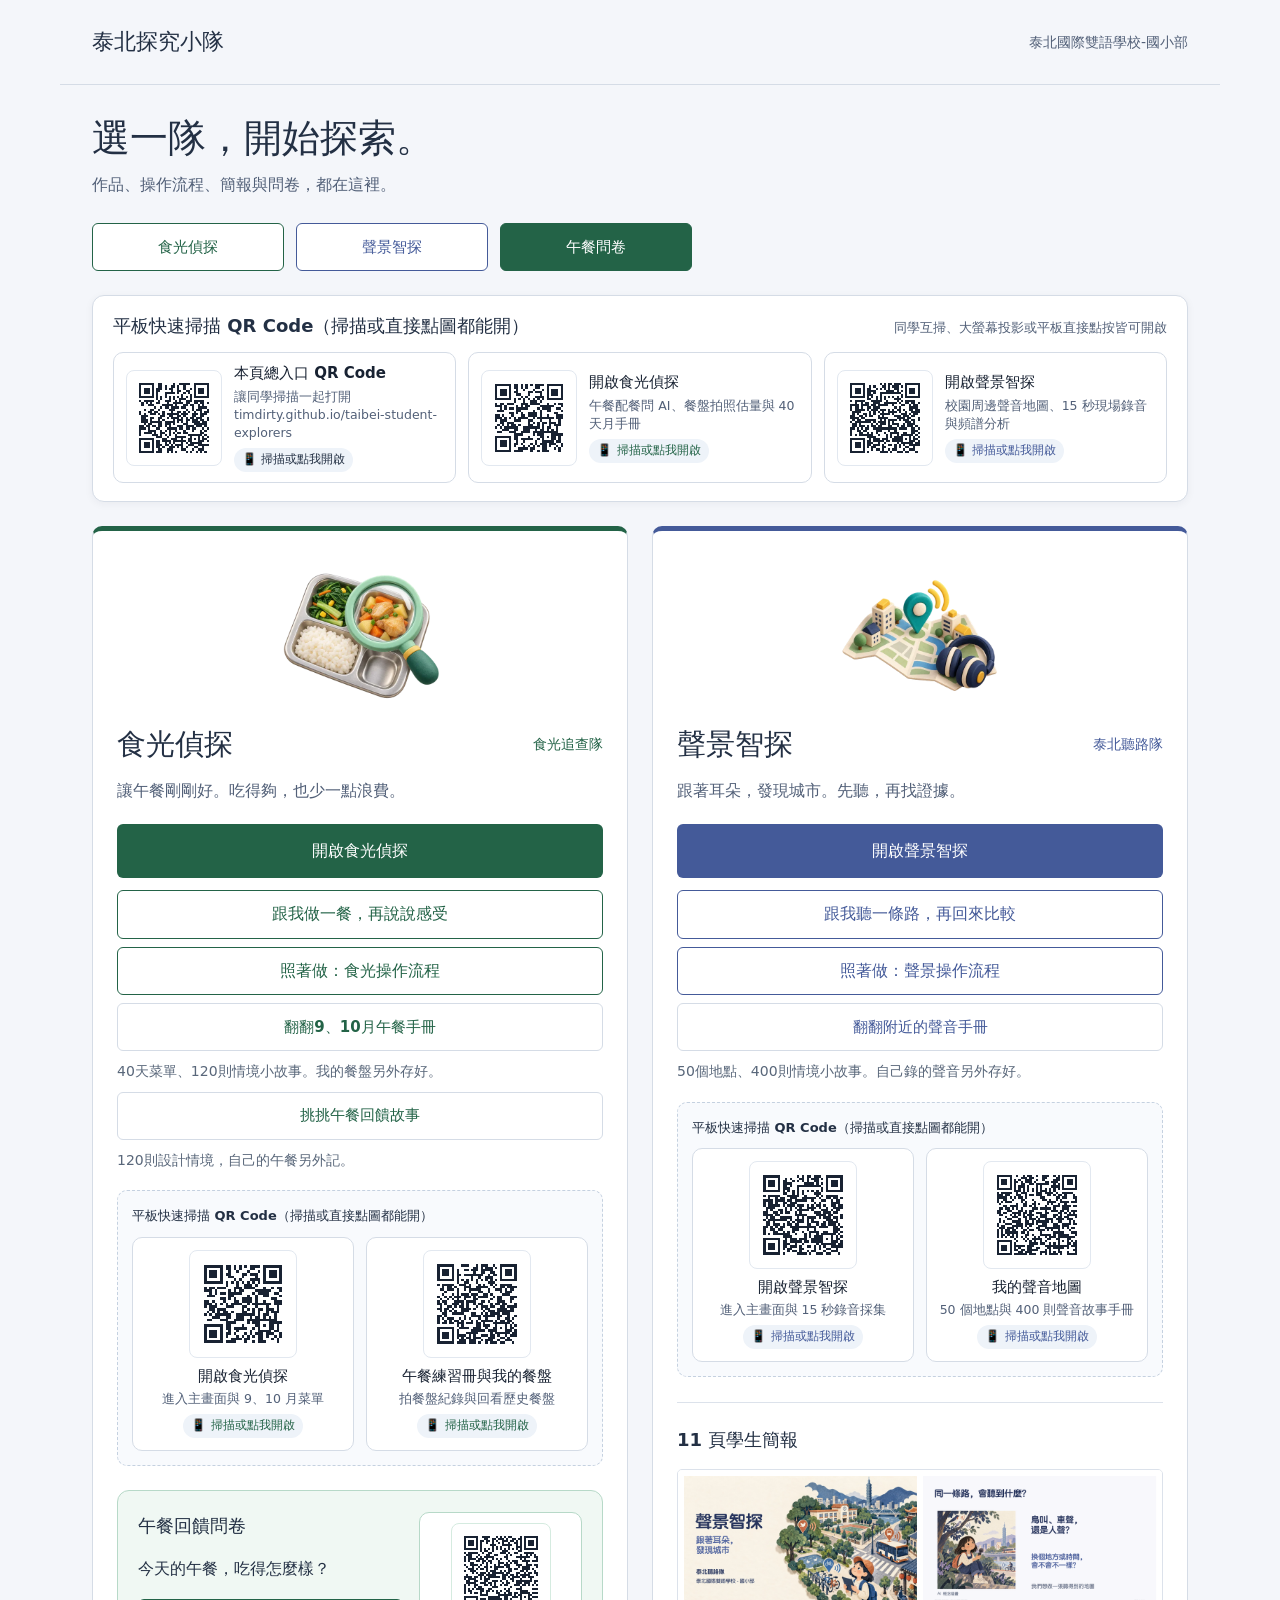
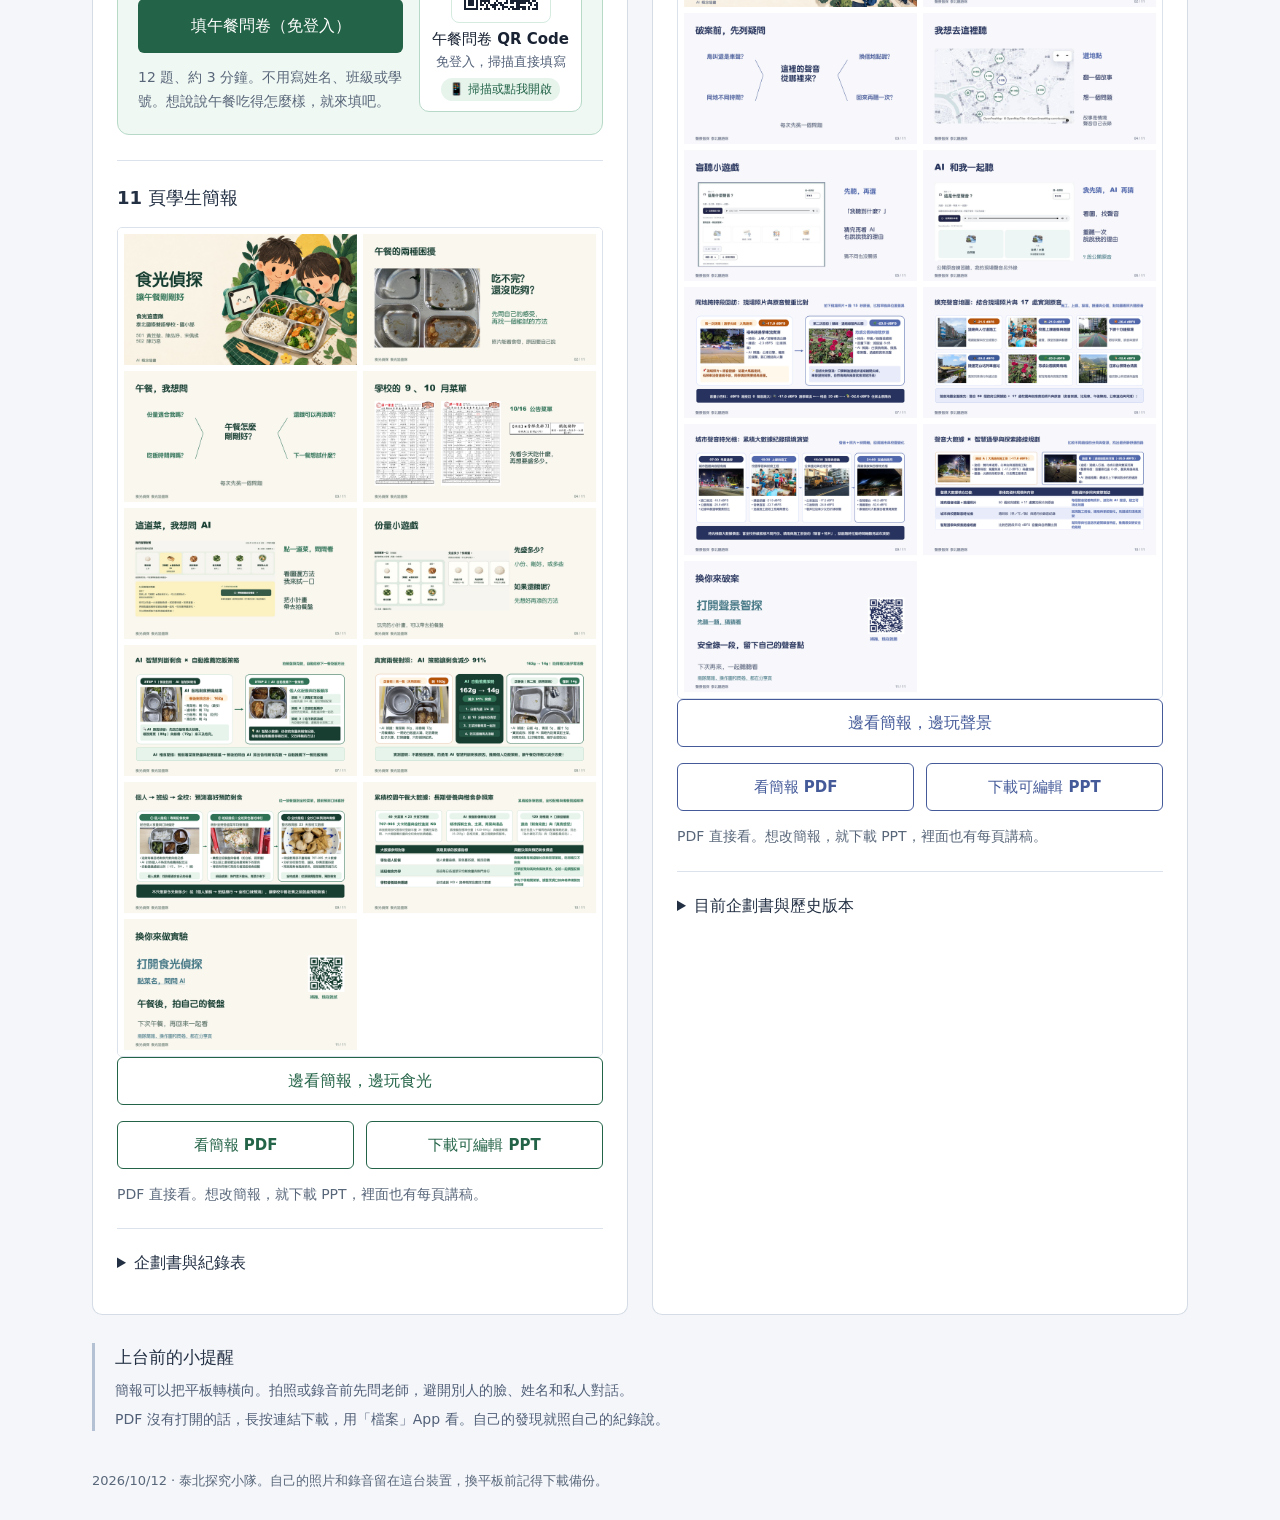
==== index.html @ 3b46688a "Sync student portal from taibei-student-projects@d00711b" ====
<!doctype html>
<html lang="zh-Hant">
<head>
  <meta charset="utf-8"><meta name="viewport" content="width=device-width,initial-scale=1">
  <meta name="robots" content="noindex,nofollow">
  <title>泰北探究小隊｜學生作品與簡報</title>
  <meta name="description" content="食光偵探與聲景智探：玩作品、翻月手冊、照著操作圖做，還有11頁學生簡報、企劃書和午餐問卷。">
  <link rel="icon" href="data:image/svg+xml,%3Csvg xmlns='http://www.w3.org/2000/svg' viewBox='0 0 32 32'%3E%3Crect width='32' height='32' rx='8' fill='%2327345D'/%3E%3Cpath d='M7 8h8v17H7zM17 8h8v17h-8z' fill='white'/%3E%3C/svg%3E">
  <link rel="stylesheet" href="style.css">
  <link rel="stylesheet" href="survey-entry.css">
  <link rel="stylesheet" href="student-nav.css">
  <link rel="stylesheet" href="student-guide.css">
  <link rel="stylesheet" href="portal-art.css">
</head>
<body>
<a class="skip" href="#projects">跳到兩隊作品</a>
<header><a class="brand" href="./">泰北探究小隊</a><span>泰北國際雙語學校-國小部</span></header>
<main id="projects" tabindex="-1">
  <div class="intro"><h1>選一隊，開始探索。</h1><p>作品、操作流程、簡報與問卷，都在這裡。</p></div>
  <nav class="team-jump" aria-label="選擇作品或問卷">
    <a class="jump-food" href="#food-project">食光偵探</a>
    <a class="jump-sound" href="#sound-project">聲景智探</a>
    <a class="jump-survey" href="https://taibei-student-explorers.ctctim14.chatgpt.site/foodlens-survey" target="_blank" rel="noopener noreferrer">午餐問卷</a>
  </nav>
  <section class="qr-hub" aria-label="平板快速掃描 QR Code">
    <div class="qr-hub-head">
      <h2>平板快速掃描 QR Code（掃描或直接點圖都能開）</h2>
      <span>同學互掃、大螢幕投影或平板直接點按皆可開啟</span>
    </div>
    <div class="qr-grid qr-grid-3">
      <a class="qr-card" href="https://timdirty.github.io/taibei-student-explorers/" target="_blank" rel="noopener noreferrer">
        <img class="qr-code-img" src="img/qr-portal.svg" width="96" height="96" alt="泰北探究小隊總入口 QR Code">
        <div class="qr-card-meta">
          <strong>本頁總入口 QR Code</strong>
          <span>讓同學掃描一起打開 timdirty.github.io/taibei-student-explorers</span>
          <span class="qr-card-badge">📱 掃描或點我開啟</span>
        </div>
      </a>
      <a class="qr-card qr-food" href="https://foodlens-school.vercel.app/" target="_blank" rel="noopener noreferrer">
        <img class="qr-code-img" src="img/qr-foodlens.svg" width="96" height="96" alt="開啟食光偵探 QR Code">
        <div class="qr-card-meta">
          <strong>開啟食光偵探</strong>
          <span>午餐配餐問 AI、餐盤拍照估量與 40 天月手冊</span>
          <span class="qr-card-badge">📱 掃描或點我開啟</span>
        </div>
      </a>
      <a class="qr-card qr-sound" href="https://soundscape-ai-city-sound-detective.vercel.app/" target="_blank" rel="noopener noreferrer">
        <img class="qr-code-img" src="img/qr-soundscape.svg" width="96" height="96" alt="開啟聲景智探 QR Code">
        <div class="qr-card-meta">
          <strong>開啟聲景智探</strong>
          <span>校園周邊聲音地圖、15 秒現場錄音與頻譜分析</span>
          <span class="qr-card-badge">📱 掃描或點我開啟</span>
        </div>
      </a>
    </div>
  </section>
  <div class="projects">
    <article id="food-project" class="project food" aria-labelledby="food-title" tabindex="-1">
      <img class="project-hero" src="img/food-hero.webp" width="168" height="168" alt="">
      <div class="project-heading"><h2 id="food-title">食光偵探</h2><span>食光追查隊</span></div>
      <p class="question">讓午餐剛剛好。吃得夠，也少一點浪費。</p>
      <a class="primary" href="https://foodlens-school.vercel.app/" target="_blank" rel="noopener noreferrer">開啟食光偵探</a>
      <div class="guide-entry">
        <a class="guide-entry-link" href="food.html">跟我做一餐，再說說感受</a>
        <a class="guide-entry-link" href="student-guide.html#food">照著做：食光操作流程</a>
        <a class="demo-entry-link" href="https://foodlens-school.vercel.app/#month-lunch-notebook" target="_blank" rel="noopener noreferrer">翻翻9、10月午餐手冊</a>
        <p class="hint">40天菜單、120則情境小故事。我的餐盤另外存好。</p>
        <a class="demo-entry-link" href="feedback-stories.html">挑挑午餐回饋故事</a>
        <p class="hint">120則設計情境，自己的午餐另外記。</p>
      </div>
      <div class="project-qr-box" aria-label="食光偵探平板快速掃描 QR Code">
        <p class="qr-box-title">平板快速掃描 QR Code（掃描或直接點圖都能開）</p>
        <div class="qr-grid qr-grid-2">
          <a class="qr-card qr-food" href="https://foodlens-school.vercel.app/" target="_blank" rel="noopener noreferrer">
            <img class="qr-code-img" src="img/qr-foodlens.svg" width="108" height="108" alt="開啟食光偵探 QR Code">
            <div class="qr-card-meta">
              <strong>開啟食光偵探</strong>
              <span>進入主畫面與 9、10 月菜單</span>
              <span class="qr-card-badge">📱 掃描或點我開啟</span>
            </div>
          </a>
          <a class="qr-card qr-food" href="https://foodlens-school.vercel.app/scan?view=history" target="_blank" rel="noopener noreferrer">
            <img class="qr-code-img" src="img/qr-food-history.svg" width="108" height="108" alt="午餐練習冊與我的餐盤 QR Code">
            <div class="qr-card-meta">
              <strong>午餐練習冊與我的餐盤</strong>
              <span>拍餐盤紀錄與回看歷史餐盤</span>
              <span class="qr-card-badge">📱 掃描或點我開啟</span>
            </div>
          </a>
        </div>
      </div>
      <section class="survey-entry" aria-labelledby="survey-title">
        <div class="survey-entry-body">
          <h3 id="survey-title">午餐回饋問卷</h3>
          <p>今天的午餐，吃得怎麼樣？</p>
          <a class="primary" href="https://taibei-student-explorers.ctctim14.chatgpt.site/foodlens-survey" target="_blank" rel="noopener noreferrer">填午餐問卷（免登入）</a>
          <p class="hint">12 題、約 3 分鐘。不用寫姓名、班級或學號。想說說午餐吃得怎麼樣，就來填吧。</p>
        </div>
        <a class="qr-card qr-card-survey" href="https://taibei-student-explorers.ctctim14.chatgpt.site/foodlens-survey#qr" target="_blank" rel="noopener noreferrer">
          <img class="qr-code-img" src="img/qr-survey.svg" width="100" height="100" alt="午餐回饋問卷 QR Code">
          <div class="qr-card-meta">
            <strong>午餐問卷 QR Code</strong>
            <span>免登入，掃描直接填寫</span>
            <span class="qr-card-badge">📱 掃描或點我開啟</span>
          </div>
        </a>
      </section>
      <section class="slides" aria-labelledby="food-slides-title">
        <h3 id="food-slides-title">11 頁學生簡報</h3>
        <a class="preview" href="slides.html?team=food&page=1"><img class="deck-overview" src="food-slides.png" width="1328" height="2272" alt="食光偵探11頁學生簡報總覽，點開逐頁看"></a>
        <a class="guide-entry-link" href="slides.html?team=food&page=1">邊看簡報，邊玩食光</a>
        <div class="actions"><a href="slides/食光偵探_11頁學生簡報.pdf" target="_blank" rel="noopener">看簡報 PDF</a><a href="slides/食光偵探_11頁學生簡報.pptx" download="食光偵探_11頁學生簡報.pptx">下載可編輯 PPT</a></div>
        <p class="hint">PDF 直接看。想改簡報，就下載 PPT，裡面也有每頁講稿。</p>
      </section>
      <details><summary>企劃書與紀錄表</summary><div class="resources">
        <a href="docs/foodlens-0911.pdf" target="_blank" rel="noopener">09/11 送件企劃書</a>
        <a href="docs/foodlens-meal-record.docx" download="食光偵探_單餐量測紀錄表.docx">下載單餐紀錄表</a>
        <a href="https://taibei-student-explorers.ctctim14.chatgpt.site/survey-admin" target="_blank" rel="noopener">看收到的午餐回饋</a>
        <p class="hint">這是9/11的發想提案。想知道真的改變多少，要看照片、秤重和問卷紀錄。</p>
      </div></details>
    </article>
    <article id="sound-project" class="project sound" aria-labelledby="sound-title" tabindex="-1">
      <img class="project-hero" src="img/sound-hero.webp" width="168" height="168" alt="">
      <div class="project-heading"><h2 id="sound-title">聲景智探</h2><span>泰北聽路隊</span></div>
      <p class="question">跟著耳朵，發現城市。先聽，再找證據。</p>
      <a class="primary" href="https://soundscape-ai-city-sound-detective.vercel.app/" target="_blank" rel="noopener noreferrer">開啟聲景智探</a>
      <div class="guide-entry">
        <a class="guide-entry-link" href="sound.html">跟我聽一條路，再回來比較</a>
        <a class="guide-entry-link" href="student-guide.html#sound">照著做：聲景操作流程</a>
        <a class="demo-entry-link" href="https://soundscape-ai-city-sound-detective.vercel.app/?view=map#my-sound-map" target="_blank" rel="noopener noreferrer">翻翻附近的聲音手冊</a>
        <p class="hint">50個地點、400則情境小故事。自己錄的聲音另外存好。</p>
      </div>
      <div class="project-qr-box" aria-label="聲景智探平板快速掃描 QR Code">
        <p class="qr-box-title">平板快速掃描 QR Code（掃描或直接點圖都能開）</p>
        <div class="qr-grid qr-grid-2">
          <a class="qr-card qr-sound" href="https://soundscape-ai-city-sound-detective.vercel.app/" target="_blank" rel="noopener noreferrer">
            <img class="qr-code-img" src="img/qr-soundscape.svg" width="108" height="108" alt="開啟聲景智探 QR Code">
            <div class="qr-card-meta">
              <strong>開啟聲景智探</strong>
              <span>進入主畫面與 15 秒錄音採集</span>
              <span class="qr-card-badge">📱 掃描或點我開啟</span>
            </div>
          </a>
          <a class="qr-card qr-sound" href="https://soundscape-ai-city-sound-detective.vercel.app/?view=map#my-sound-map" target="_blank" rel="noopener noreferrer">
            <img class="qr-code-img" src="img/qr-sound-map.svg" width="108" height="108" alt="我的聲音地圖 QR Code">
            <div class="qr-card-meta">
              <strong>我的聲音地圖</strong>
              <span>50 個地點與 400 則聲音故事手冊</span>
              <span class="qr-card-badge">📱 掃描或點我開啟</span>
            </div>
          </a>
        </div>
      </div>
      <section class="slides" aria-labelledby="sound-slides-title">
        <h3 id="sound-slides-title">11 頁學生簡報</h3>
        <a class="preview" href="slides.html?team=sound&page=1"><img class="deck-overview" src="sound-slides.png" width="1328" height="2272" loading="lazy" decoding="async" alt="聲景智探11頁學生簡報總覽，點開逐頁看"></a>
        <a class="guide-entry-link" href="slides.html?team=sound&page=1">邊看簡報，邊玩聲景</a>
        <div class="actions"><a href="slides/聲景智探_11頁學生簡報.pdf" target="_blank" rel="noopener">看簡報 PDF</a><a href="slides/聲景智探_11頁學生簡報.pptx" download="聲景智探_11頁學生簡報.pptx">下載可編輯 PPT</a></div>
        <p class="hint">PDF 直接看。想改簡報，就下載 PPT，裡面也有每頁講稿。</p>
      </section>
      <details><summary>目前企劃書與歷史版本</summary><div class="resources">
        <a href="docs/soundscape-current-ethics.pdf" target="_blank" rel="noopener">閱讀目前企劃書</a>
        <a href="docs/soundscape-current-ethics.pdf" download="聲景智探_數位公民與科技倫理版.pdf">下載目前企劃書</a>
        <a href="docs/soundscape-0911.pdf" target="_blank" rel="noopener">09/11 歷史初版</a>
        <p class="hint">地點來自政府公開資料。我想聽這裡的聲音，可以到安全的位置自己錄一段。</p>
      </div></details>
    </article>
  </div>
  <aside><h2>上台前的小提醒</h2><p>簡報可以把平板轉橫向。拍照或錄音前先問老師，避開別人的臉、姓名和私人對話。</p><p>PDF 沒有打開的話，長按連結下載，用「檔案」App 看。自己的發現就照自己的紀錄說。</p></aside>
</main>
<footer>2026/10/12 · 泰北探究小隊。自己的照片和錄音留在這台裝置，換平板前記得下載備份。</footer>
</body>
</html>
---- style.css ----
:root{font-family:"PingFang TC","Noto Sans TC",system-ui,-apple-system,sans-serif;font-synthesis:none;color:#233044;background:#f4f6fa;line-height:1.65}*{box-sizing:border-box}body{margin:0}a{color:inherit;text-underline-offset:4px}a:focus-visible,summary:focus-visible{outline:3px solid #a23e0d;outline-offset:5px}header,main,footer{max-width:1160px;margin:auto}header{padding:24px 32px;display:flex;justify-content:space-between;align-items:center;gap:20px;border-bottom:1px solid #d5dce6}header>span{font-size:14px;color:#526078}.brand{font-size:22px;font-weight:800;text-decoration:none}main{padding:28px 32px}.intro{margin:0 0 25px}.intro h1{font-size:clamp(28px,4vw,38px);line-height:1.35;margin:0 0 7px}.intro p{margin:0;color:#526078}.projects{display:grid;grid-template-columns:1fr 1fr;gap:24px}.project{--accent:#236347;background:#fff;border:1px solid #d5dce6;border-top:5px solid var(--accent);border-radius:10px;padding:24px}.sound{--accent:#445a99}.project-heading{display:flex;align-items:center;justify-content:space-between;gap:16px}.project-heading h2{font-size:29px;line-height:1.35;margin:0}.project-heading span{font-size:14px;color:var(--accent);font-weight:650}.question{font-size:16px;margin:14px 0 20px;color:#526078}.primary{display:flex;align-items:center;justify-content:center;min-height:54px;padding:12px 16px;border-radius:6px;background:var(--accent);color:white;font-weight:750;text-decoration:none}.primary:hover{filter:brightness(.93)}.slides{margin-top:25px;padding-top:22px;border-top:1px solid #dce2eb}h3{font-size:18px;margin:0 0 14px}.preview{display:block}.preview img{width:100%;height:auto;aspect-ratio:16/9;display:block;border:1px solid #dce2eb;border-radius:5px}.actions{display:flex;gap:12px;margin-top:16px}.actions a{flex:1;display:flex;align-items:center;justify-content:center;min-height:48px;border:1px solid var(--accent);color:var(--accent);font-size:15px;font-weight:700;border-radius:6px;text-decoration:none;text-align:center;padding:10px 8px}.actions a:hover{background:#f4f6fa}.hint{font-size:14px;line-height:1.75;color:#59677a;margin:13px 0 0}details{margin-top:22px;border-top:1px solid #dce2eb;padding-top:8px}summary{font-size:16px;font-weight:650;min-height:48px;cursor:pointer;padding:13px 0}.resources a{display:flex;align-items:center;min-height:44px;color:var(--accent);font-size:15px;padding:8px 0}.resources{padding:0 0 8px}aside{margin-top:28px;border-left:3px solid #b4c1d4;padding-left:20px}aside h2{font-size:17px;margin:0 0 8px}aside p{font-size:14px;color:#526078;margin:6px 0}footer{font-size:13px;color:#59677a;padding:5px 32px 28px}.skip{position:absolute;top:-90px;left:12px;z-index:3;background:white;padding:12px}.skip:focus{top:12px}@media(max-width:700px){header{padding:20px;align-items:flex-start;flex-direction:column;gap:8px}main{padding:24px 20px}.projects{grid-template-columns:1fr;gap:22px}.project{padding:20px}.project-heading h2{font-size:28px}.actions{gap:10px}footer{padding:5px 20px 24px}}@media(max-width:370px){.project-heading{flex-direction:column;align-items:flex-start;gap:4px}.actions{flex-direction:column}}@media(prefers-reduced-motion:reduce){*,*::before,*::after{animation:none!important;transition:none!important}}
.preview img.deck-overview{aspect-ratio:auto}
---- survey-entry.css ----
.survey-entry{margin:24px 0;padding:20px;border:1px solid #b7d9c8;border-radius:12px;background:#f0f8f3}.survey-entry h3{margin:0 0 8px}.survey-entry>p{margin:0 0 14px}.survey-entry .hint{margin:12px 0 0}
---- student-nav.css ----
.team-jump {
  display: flex;
  gap: 12px;
  max-width: 600px;
  margin: 18px 0 24px;
}
.team-jump a {
  flex: 1;
  display: flex;
  align-items: center;
  justify-content: center;
  min-height: 48px;
  padding: 10px 12px;
  border: 1px solid currentColor;
  border-radius: 6px;
  font-size: 15px;
  font-weight: 700;
  text-decoration: none;
  text-align: center;
}
.jump-food { color: #236347; background: white; }
.jump-sound { color: #445a99; background: white; }
.team-jump .jump-survey { color: white; background: #236347; border-color: #236347; }
.team-jump a:hover { filter: brightness(.93); }
.project { scroll-margin-top: 24px; }
main:focus-visible, .project:focus-visible { outline: 3px solid #a23e0d; outline-offset: 5px; }
@media (max-width: 370px) {
  .team-jump { gap: 8px; }
  .team-jump a { padding: 10px 6px; }
}
---- student-guide.css ----
.guide-entry{margin-top:12px;display:grid;gap:8px}
.guide-entry-link,.demo-entry-link{display:flex;align-items:center;justify-content:center;min-height:48px;padding:10px 14px;text-align:center;font-weight:700;color:var(--accent);border:1px solid var(--accent);border-radius:6px;text-decoration:none}
.demo-entry-link{border-color:#d5dce6;font-size:15px;font-weight:600}
.guide-entry .hint{margin:0}
.guide-entry-link:hover,.demo-entry-link:hover{background:#f4f6fa}
.guide-entry-link:active,.demo-entry-link:active{background:#e5eaf2}
.guide-page{--focus:#a23e0d;--ink:#233044;--muted:#526078;--line:#d5dce6;--surface:#fff;--quiet:#f4f6fa;--food:#236347;--sound:#445a99}
.guide-page ::selection{color:white;background:var(--food)}
.guide-page .sound ::selection{background:var(--sound)}
.guide-page a:focus-visible,.guide-page button:focus-visible,.guide-page summary:focus-visible,.guide-page [tabindex="-1"]:focus-visible{outline:3px solid var(--focus);outline-offset:5px}
.guide-page [hidden]{display:none!important}
.return-link{display:flex;align-items:center;min-height:44px;font-size:16px}
.guide-intro{margin-bottom:18px}
.guide-intro h1{font-size:32px;text-wrap:balance}
.guide-toolbar{display:flex;align-items:center;justify-content:space-between;gap:18px;margin-bottom:26px}
.guide-toolbar .team-jump{flex:1;max-width:420px;margin:0}
.print-button{display:flex;align-items:center;justify-content:center;min-height:48px;padding:10px 16px;border:1px solid var(--line);border-radius:6px;font:inherit;font-weight:650;color:var(--ink);background:var(--surface);cursor:pointer}
.print-button:hover{background:#e5eaf2}
.print-button:active{background:#d5dce6}
.workflow{--accent:var(--food);scroll-margin-top:24px;margin:0 0 36px;padding:24px 28px;background:var(--surface);border:1px solid var(--line);border-top:5px solid var(--accent);border-radius:10px}
.workflow.sound{--accent:var(--sound)}
.workflow-heading{display:flex;align-items:center;justify-content:space-between;gap:16px;margin-bottom:22px}
.workflow-heading h2{font-size:28px;line-height:1.35;margin:0 0 4px}
.workflow-heading p{margin:0;color:var(--muted);font-size:17px}
.workflow-home{display:flex;align-items:center;justify-content:center;min-height:48px;padding:10px 16px;color:var(--accent);font-weight:700;white-space:nowrap}
.flow{list-style:none;padding:0;margin:0;counter-reset:flow}
.flow-step{display:grid;grid-template-columns:40px minmax(0,1fr);gap:16px;position:relative;padding:0 0 36px;scroll-margin-top:20px}
.flow-step:not(:last-child)::after{content:"";position:absolute;left:15px;bottom:13px;width:10px;height:10px;border-right:2px solid var(--accent);border-bottom:2px solid var(--accent);transform:rotate(45deg)}
.flow-step:not(:last-child)::before{content:"";position:absolute;left:19px;top:45px;bottom:15px;width:2px;background:var(--line)}
.flow-step:last-child{padding-bottom:12px}
.step-number{display:flex;align-items:center;justify-content:center;align-self:start;width:40px;height:40px;border:1px solid var(--accent);border-radius:6px;color:var(--accent);font-size:20px;font-weight:800;font-variant-numeric:tabular-nums;background:var(--surface)}
.step-content{min-width:0;padding-top:2px;max-width:75ch}
.step-content h3{font-size:20px;line-height:1.4;margin:0 0 8px;text-wrap:balance}
.step-content p{font-size:16px;line-height:1.65;color:var(--ink);margin:0 0 10px}
.step-link{display:inline-flex;align-items:center;justify-content:center;min-height:44px;padding:8px 14px;font-weight:700;color:var(--accent);border:1px solid var(--accent);border-radius:6px;text-decoration:none;text-align:center}
.step-link:hover{background:var(--quiet)}
.step-link:active{background:#e5eaf2}
.step-actions{display:flex;gap:10px;flex-wrap:wrap}
.secondary-link{border-color:var(--line);font-weight:600}
.step-content .step-note{font-size:14px;color:var(--muted);margin:9px 0 0}
.workflow-next{display:flex;flex-wrap:wrap;align-items:center;justify-content:space-between;gap:8px;margin:14px 0 22px;padding:14px 0;border-top:1px solid var(--line);border-bottom:1px solid var(--line)}
.workflow-next p{margin:0;font-weight:600}
.workflow-next a{display:inline-flex;align-items:center;min-height:44px;color:var(--accent);font-weight:700;padding:8px 0}
.demo-guide h3{font-size:18px;margin:0 0 8px}
.demo-guide p{color:var(--muted);font-size:15px;margin:0 0 12px;max-width:75ch}
.guide-details{padding-top:8px;margin-top:20px;border-top:1px solid var(--line)}
.guide-details summary{min-height:48px;padding:13px 0;line-height:1.5}
.mindmap-details{margin:0 0 22px}
.mindmap-figure{margin:0;padding:4px 0 10px}
.mindmap-link{display:block;min-height:44px}
.mindmap-link img{display:block;width:100%;height:auto}
.mindmap-figure figcaption{font-size:15px;color:var(--muted);margin-top:10px}
.detail-content{max-width:75ch;padding-bottom:8px}
.detail-content p{font-size:16px;margin:4px 0 12px;color:var(--ink)}
.detail-content a{display:inline-flex;align-items:center;min-height:44px;padding:8px 0;font-weight:650;color:var(--accent,var(--ink))}
.detail-links{display:flex;flex-wrap:wrap;gap:12px 24px}
.common-help{--accent:var(--ink);margin:0 0 18px}
.guide-return a{display:inline-flex;align-items:center;min-height:44px}
.guide-page a,.guide-page button{transition:background-color 150ms ease-out}
@media(max-width:700px){.guide-intro h1{font-size:28px}.guide-toolbar{align-items:stretch;flex-direction:column;gap:12px}.guide-toolbar .team-jump{max-width:none;width:100%}.print-button{align-self:flex-start}.workflow{padding:20px 18px}.workflow-heading{gap:12px}.workflow-heading h2{font-size:26px}.workflow-heading p{font-size:16px}.workflow-home{padding:8px 0}.flow-step{grid-template-columns:36px minmax(0,1fr);gap:12px}.step-number{width:36px;height:36px;font-size:19px}.flow-step:not(:last-child)::before{left:17px;top:41px}.flow-step:not(:last-child)::after{left:13px}.step-content h3{font-size:19px}}
@media(max-width:370px){.workflow-heading{align-items:flex-start;flex-direction:column}.workflow-home{justify-content:flex-start}.step-actions{flex-direction:column;align-items:flex-start}.workflow{padding:18px 14px}}
@media(prefers-reduced-motion:reduce){.guide-page a,.guide-page button{transition:none}}
@media print{
  @page{size:A4 portrait;margin:12mm}
  :root{font-size:11pt;background:white;color:#111}
  .guide-page header,.guide-intro,.guide-toolbar,.guide-return,.skip,.common-help,.guide-page footer{display:none}
  .guide-page main{max-width:none;padding:0}
  .workflow{padding:0;margin:0;border:0;border-radius:0;break-after:page;page-break-after:always}
  .workflow:last-of-type{break-after:auto;page-break-after:auto}
  .workflow-heading{margin-bottom:14px;border-bottom:1px solid #777;padding-bottom:10px}
  .workflow-heading h2{font-size:23pt}
  .workflow-heading p{font-size:12pt;color:#111}
  .workflow-home,.step-link,.workflow-next a,.guide-details{display:none}
  .flow-step{grid-template-columns:28px minmax(0,1fr);gap:12px;padding-bottom:24px;break-inside:avoid;page-break-inside:avoid}
  .step-number{width:28px;height:28px;border-radius:3px;font-size:13pt;color:#111;border-color:#333}
  .step-content{padding-top:0;max-width:none}
  .step-content h3{font-size:13pt;margin-bottom:4px}
  .step-content p{font-size:11pt;line-height:1.5;margin:0;color:#111}
  .step-content .step-note{font-size:9pt;margin-top:4px;color:#333}
  .flow-step:not(:last-child)::before{left:13px;top:32px;bottom:12px;background:#777}
  .flow-step:not(:last-child)::after{left:9px;bottom:9px;width:9px;height:9px;border-color:#333}
  .workflow-next{margin:6px 0 12px;padding:8px 0;font-size:10pt}
  .demo-guide h3{font-size:11pt;margin-bottom:4px}
  .demo-guide p{font-size:9pt;margin:0;color:#333}
}
---- portal-art.css ----
/* Picture-first touches for the student portal (2026-10-14). Art is decorative; text and links are unchanged. */
.project-hero{display:block;width:168px;height:168px;margin:-4px auto 6px;object-fit:contain}
.journey-act{grid-template-columns:128px minmax(0,1fr)}
.act-step{display:grid;justify-items:start;align-content:start;gap:8px}
.act-art{display:block;width:112px;height:112px;object-fit:contain}
@media(max-width:700px){.project-hero{width:128px;height:128px}}
@media(max-width:600px){
  .journey-act{grid-template-columns:minmax(0,1fr)}
  .act-step{grid-auto-flow:column;justify-content:start;align-items:center;gap:12px}
  .act-art{width:64px;height:64px}
}
.flow-step:has(.step-art){grid-template-columns:40px minmax(0,1fr) 88px}
.step-art{display:block;width:88px;height:88px;object-fit:contain;align-self:start;border-radius:12px}
@media(max-width:700px){.flow-step:has(.step-art){grid-template-columns:36px minmax(0,1fr) 56px}.step-art{width:56px;height:56px}}
@media print{.step-art{display:none}.flow-step:has(.step-art){grid-template-columns:28px minmax(0,1fr)}}

/* Scannable, clickable QR code cards for classroom tablets (2026-10-15) */
.qr-hub{margin:18px 0 24px;padding:18px 20px;background:#fff;border:1px solid #d5dce6;border-radius:12px;box-shadow:0 2px 8px rgba(35,48,68,.05)}
.qr-hub-head{display:flex;align-items:baseline;justify-content:space-between;gap:12px;flex-wrap:wrap;margin-bottom:14px}
.qr-hub-head h2{font-size:18px;line-height:1.35;margin:0;color:#233044}
.qr-hub-head span,.qr-box-title{font-size:13px;font-weight:700;color:#526078;margin:0}
.project-qr-box{margin:18px 0;padding:14px;background:#f8fafd;border:1px dashed #c5d1e0;border-radius:10px}
.project-qr-box .qr-box-title{margin:0 0 10px;color:#233044}
.qr-grid{display:grid;gap:12px}
.qr-grid-3{grid-template-columns:repeat(3,minmax(0,1fr))}
.qr-grid-2{grid-template-columns:repeat(2,minmax(0,1fr))}
.qr-card{display:flex;align-items:center;gap:12px;padding:10px 12px;background:#fff;border:1px solid #d5dce6;border-radius:10px;text-decoration:none;color:#233044;transition:transform .15s ease,box-shadow .15s ease,border-color .15s ease}
.qr-card:hover{transform:translateY(-2px);box-shadow:0 6px 16px rgba(35,48,68,.09);border-color:var(--accent,#236347)}
.qr-card.qr-food{--accent:#236347}
.qr-card.qr-sound{--accent:#445a99}
.project-qr-box .qr-card{flex-direction:column;text-align:center;padding:12px 10px;gap:8px}
.qr-code-img{display:block;width:96px;height:96px;padding:6px;background:#fff;border:1px solid #e2e8f0;border-radius:8px;flex-shrink:0;object-fit:contain}
.project-qr-box .qr-code-img{width:108px;height:108px}
.qr-card-meta{display:flex;flex-direction:column;gap:4px;min-width:0}
.qr-card-meta strong{font-size:15px;line-height:1.35;color:#182232}
.qr-card-meta span:not(.qr-card-badge){font-size:12.5px;line-height:1.45;color:#526078;overflow-wrap:anywhere}
.qr-card-badge{display:inline-flex;align-items:center;align-self:flex-start;margin-top:2px;padding:2px 8px;border-radius:999px;background:#eef3f9;color:var(--accent,#233044);font-size:12px;font-weight:700}
.project-qr-box .qr-card-badge{align-self:center}
.survey-entry:has(.qr-card-survey){display:grid;grid-template-columns:minmax(0,1fr) auto;gap:16px;align-items:center}
.survey-entry-body>.primary{margin:12px 0 0}
.qr-card-survey{flex-direction:column;text-align:center;padding:10px 12px;gap:6px;background:#fff;border-color:#b7d9c8}
.qr-card-survey .qr-code-img{width:100px;height:100px;border-color:#d5ebe0}
.qr-card-survey .qr-card-badge{align-self:center;background:#e6f4ec;color:#236347}
@media(max-width:860px){.qr-grid-3{grid-template-columns:1fr}}
@media(max-width:600px){
  .qr-grid-2{grid-template-columns:1fr}
  .project-qr-box .qr-card{flex-direction:row;text-align:left}
  .project-qr-box .qr-card-badge{align-self:flex-start}
  .survey-entry:has(.qr-card-survey){grid-template-columns:1fr}
  .qr-card-survey{flex-direction:row;text-align:left}
}
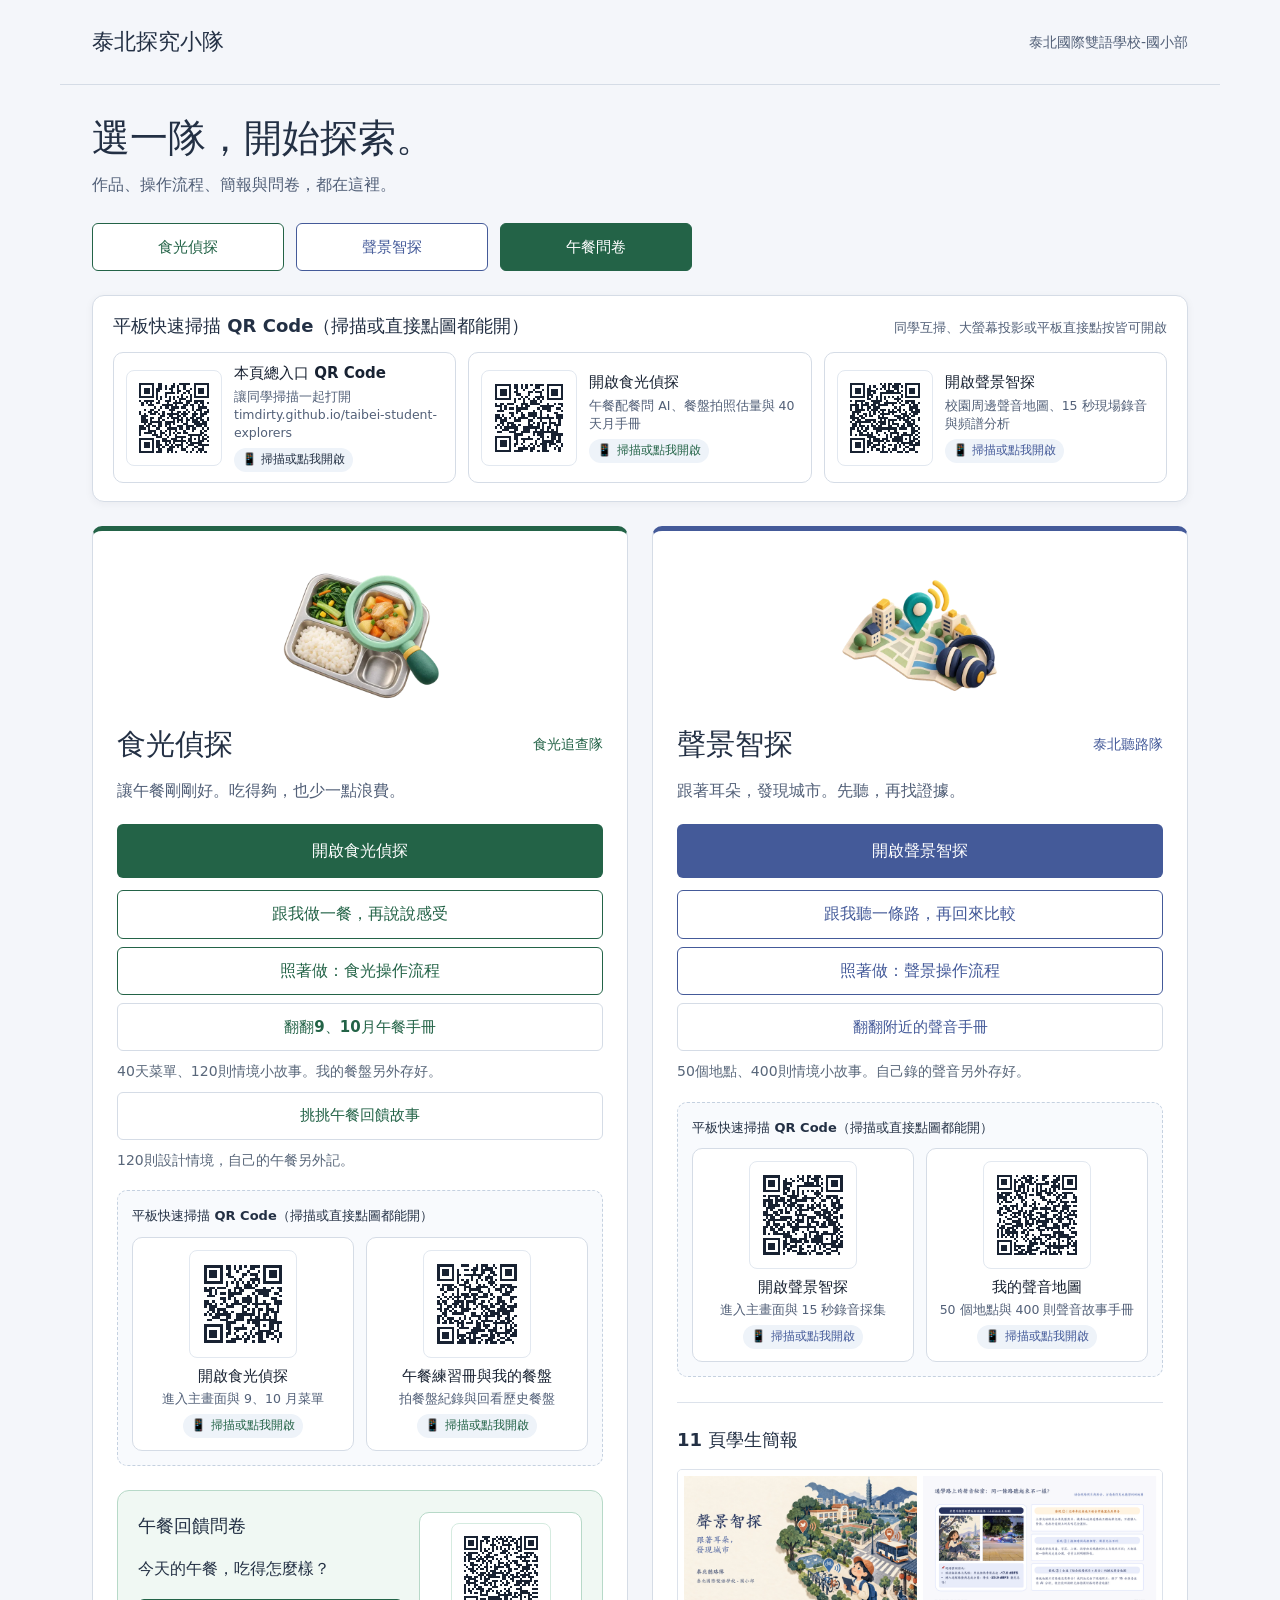
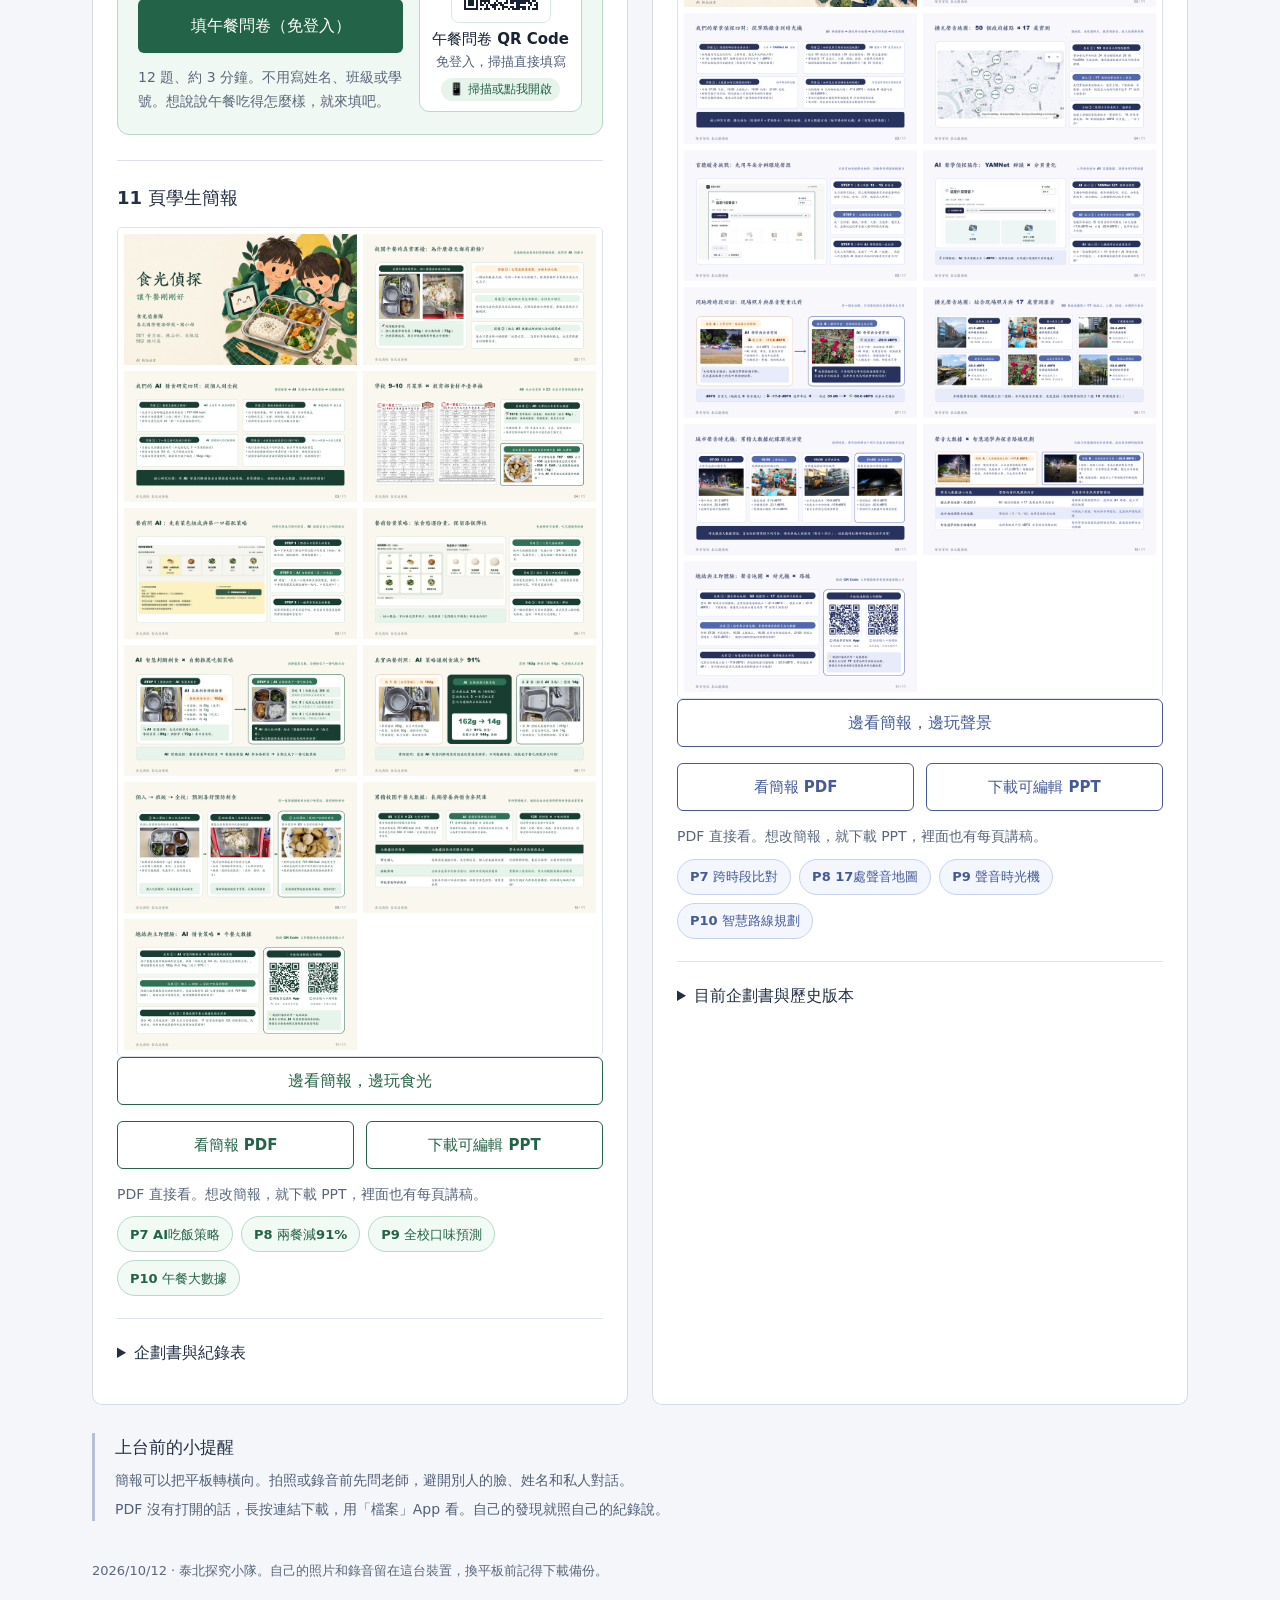
==== commit fd81fe27: "Sync student portal from taibei-student-projects@e1e0e25" ====
--- a/index.html
+++ b/index.html
@@ -5,6 +5,10 @@
   <meta name="robots" content="noindex,nofollow">
   <title>泰北探究小隊｜學生作品與簡報</title>
   <meta name="description" content="食光偵探與聲景智探：玩作品、翻月手冊、照著操作圖做，還有11頁學生簡報、企劃書和午餐問卷。">
+  <meta property="og:title" content="泰北探究小隊｜學生作品與簡報">
+  <meta property="og:description" content="食光偵探與聲景智探：玩作品、翻月手冊、照著操作圖做，還有11頁學生簡報、企劃書和午餐問卷。">
+  <meta property="og:image" content="https://timdirty.github.io/taibei-student-explorers/slide-pages/food/01.png">
+  <meta name="theme-color" content="#1f5f3b">
   <link rel="icon" href="data:image/svg+xml,%3Csvg xmlns='http://www.w3.org/2000/svg' viewBox='0 0 32 32'%3E%3Crect width='32' height='32' rx='8' fill='%2327345D'/%3E%3Cpath d='M7 8h8v17H7zM17 8h8v17h-8z' fill='white'/%3E%3C/svg%3E">
   <link rel="stylesheet" href="style.css">
   <link rel="stylesheet" href="survey-entry.css">
@@ -107,10 +111,11 @@
       </section>
       <section class="slides" aria-labelledby="food-slides-title">
         <h3 id="food-slides-title">11 頁學生簡報</h3>
-        <a class="preview" href="slides.html?team=food&page=1"><img class="deck-overview" src="food-slides.png" width="1328" height="2272" alt="食光偵探11頁學生簡報總覽，點開逐頁看"></a>
+        <a class="preview" href="slides.html?team=food&page=1"><img class="deck-overview" src="food-slides.png" width="1328" height="2272" loading="lazy" decoding="async" alt="食光偵探11頁學生簡報總覽，點開逐頁看"></a>
         <a class="guide-entry-link" href="slides.html?team=food&page=1">邊看簡報，邊玩食光</a>
         <div class="actions"><a href="slides/食光偵探_11頁學生簡報.pdf" target="_blank" rel="noopener">看簡報 PDF</a><a href="slides/食光偵探_11頁學生簡報.pptx" download="食光偵探_11頁學生簡報.pptx">下載可編輯 PPT</a></div>
         <p class="hint">PDF 直接看。想改簡報，就下載 PPT，裡面也有每頁講稿。</p>
+        <div class="slide-quick-jumps"><a href="slides.html?team=food&page=7">P7 AI吃飯策略</a><a href="slides.html?team=food&page=8">P8 兩餐減91%</a><a href="slides.html?team=food&page=9">P9 全校口味預測</a><a href="slides.html?team=food&page=10">P10 午餐大數據</a></div>
       </section>
       <details><summary>企劃書與紀錄表</summary><div class="resources">
         <a href="docs/foodlens-0911.pdf" target="_blank" rel="noopener">09/11 送件企劃書</a>
@@ -157,6 +162,7 @@
         <a class="guide-entry-link" href="slides.html?team=sound&page=1">邊看簡報，邊玩聲景</a>
         <div class="actions"><a href="slides/聲景智探_11頁學生簡報.pdf" target="_blank" rel="noopener">看簡報 PDF</a><a href="slides/聲景智探_11頁學生簡報.pptx" download="聲景智探_11頁學生簡報.pptx">下載可編輯 PPT</a></div>
         <p class="hint">PDF 直接看。想改簡報，就下載 PPT，裡面也有每頁講稿。</p>
+        <div class="slide-quick-jumps"><a href="slides.html?team=sound&page=7">P7 跨時段比對</a><a href="slides.html?team=sound&page=8">P8 17處聲音地圖</a><a href="slides.html?team=sound&page=9">P9 聲音時光機</a><a href="slides.html?team=sound&page=10">P10 智慧路線規劃</a></div>
       </section>
       <details><summary>目前企劃書與歷史版本</summary><div class="resources">
         <a href="docs/soundscape-current-ethics.pdf" target="_blank" rel="noopener">閱讀目前企劃書</a>
--- a/portal-art.css
+++ b/portal-art.css
@@ -49,4 +49,8 @@
   .survey-entry:has(.qr-card-survey){grid-template-columns:1fr}
   .qr-card-survey{flex-direction:row;text-align:left}
 }
-
+.slide-quick-jumps{display:flex;flex-wrap:wrap;gap:8px;margin-top:10px}
+.slide-quick-jumps a{display:inline-flex;align-items:center;min-height:36px;padding:4px 12px;border-radius:999px;border:1px solid #c5d1e0;background:#fff;color:var(--accent,#236347);font-size:13px;font-weight:700;text-decoration:none;transition:background .15s ease,color .15s ease,border-color .15s ease}
+.project.food .slide-quick-jumps a{--accent:#236347;border-color:#b7d9c8;background:#f2faf5}
+.project.sound .slide-quick-jumps a{--accent:#445a99;border-color:#c6d2f0;background:#f3f6fc}
+.slide-quick-jumps a:hover{background:var(--accent,#236347);color:#fff;border-color:var(--accent,#236347)}
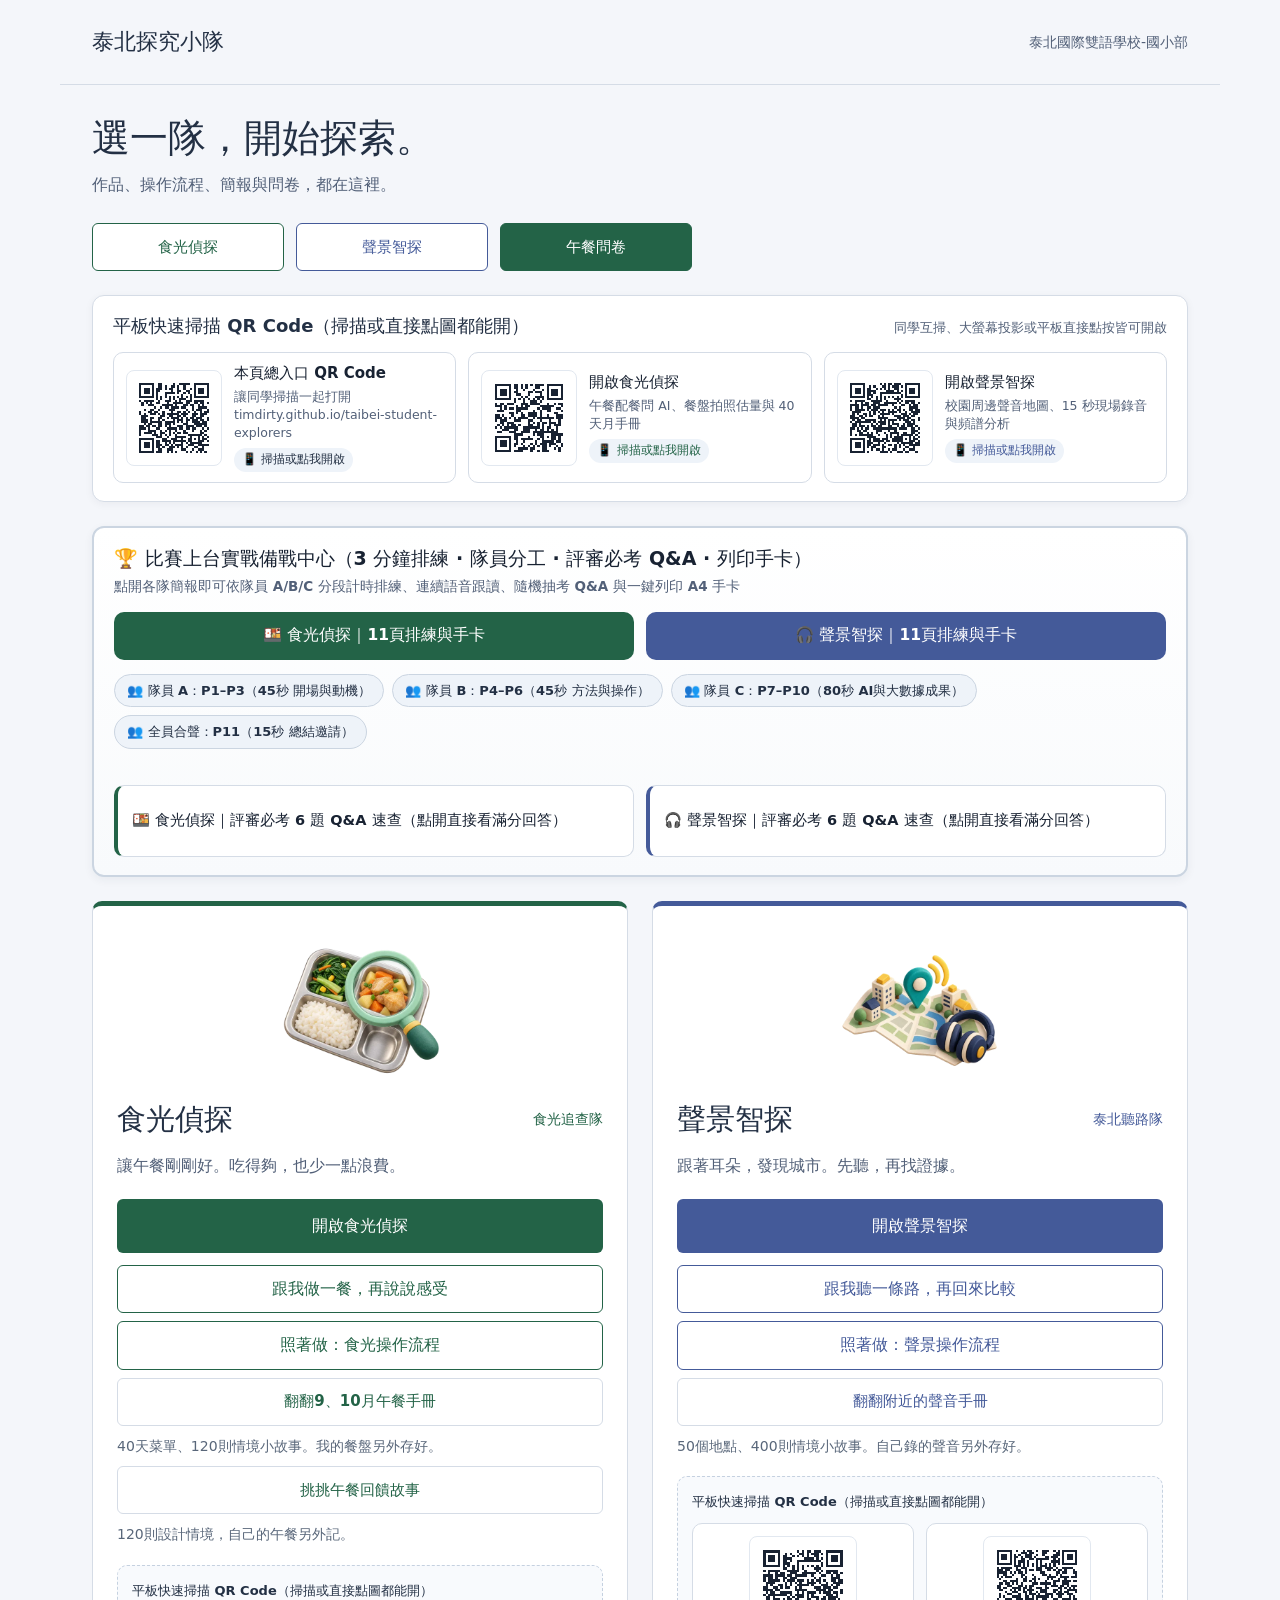
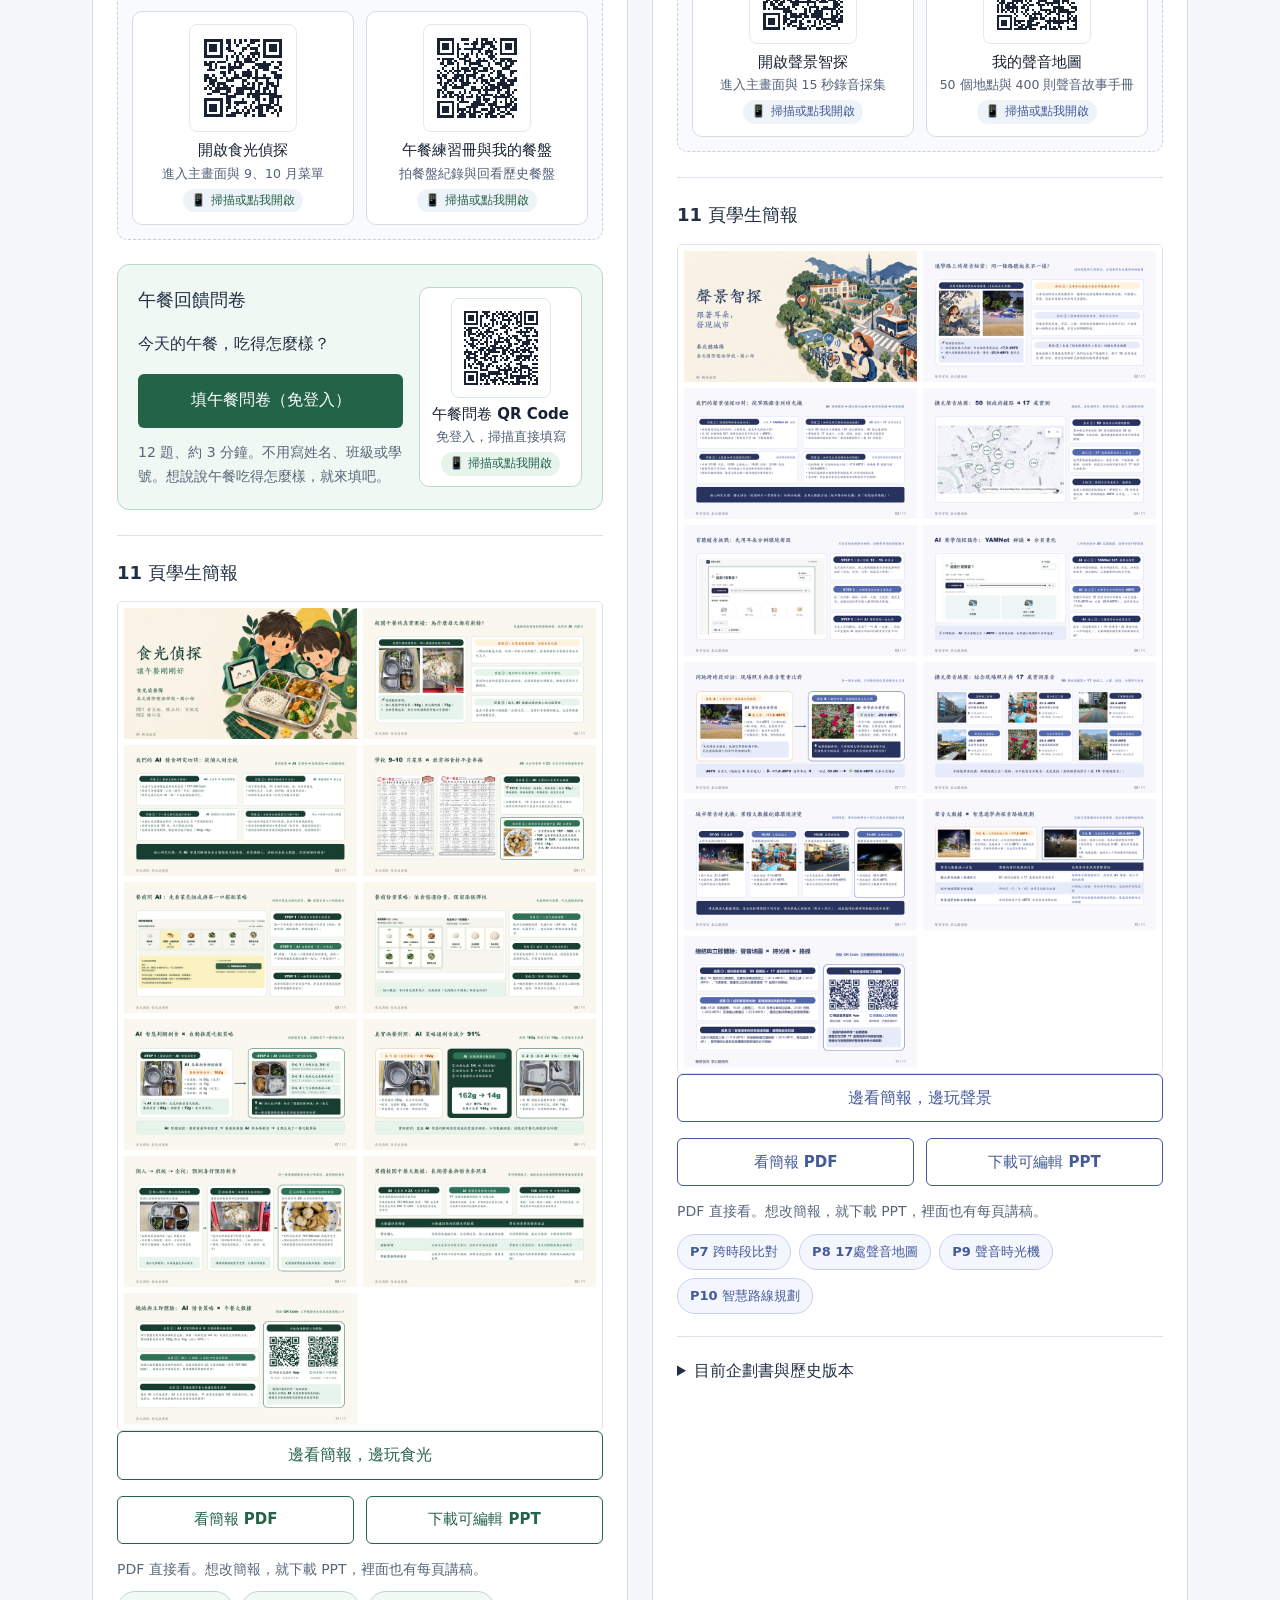
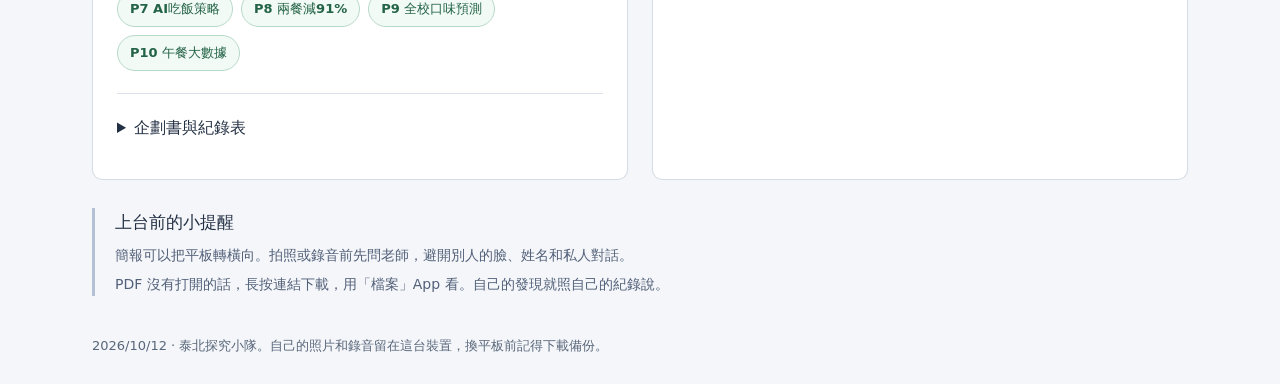
==== commit 013b2098: "feat: add competition command center, role rehearsal filter, random Q&A simulator, and pre-stage che" ====
--- a/index.html
+++ b/index.html
@@ -56,6 +56,46 @@
           <span class="qr-card-badge">📱 掃描或點我開啟</span>
         </div>
       </a>
+    </div>
+  </section>
+  <section class="competition-hub" aria-label="比賽上台實戰備戰中心">
+    <div class="comp-hub-head">
+      <h2>🏆 比賽上台實戰備戰中心（3 分鐘排練 · 隊員分工 · 評審必考 Q&amp;A · 列印手卡）</h2>
+      <span>點開各隊簡報即可依隊員 A/B/C 分段計時排練、連續語音跟讀、隨機抽考 Q&amp;A 與一鍵列印 A4 手卡</span>
+    </div>
+    <div class="comp-hub-actions">
+      <a class="comp-action-btn comp-food" href="slides.html?team=food&amp;page=1">🍱 食光偵探｜11頁排練與手卡</a>
+      <a class="comp-action-btn comp-sound" href="slides.html?team=sound&amp;page=1">🎧 聲景智探｜11頁排練與手卡</a>
+    </div>
+    <div class="comp-role-badges" role="list" aria-label="3分鐘隊員分工時間配置">
+      <span class="comp-role-pill" role="listitem">👥 隊員 A：P1–P3（45秒 開場與動機）</span>
+      <span class="comp-role-pill" role="listitem">👥 隊員 B：P4–P6（45秒 方法與操作）</span>
+      <span class="comp-role-pill" role="listitem">👥 隊員 C：P7–P10（80秒 AI與大數據成果）</span>
+      <span class="comp-role-pill" role="listitem">👥 全員合聲：P11（15秒 總結邀請）</span>
+    </div>
+    <div class="comp-qa-grid">
+      <details class="comp-qa-drawer comp-qa-food">
+        <summary>🍱 食光偵探｜評審必考 6 題 Q&amp;A 速查（點開直接看滿分回答）</summary>
+        <ul class="comp-qa-items">
+          <li><strong>Q1｜AI 怎麼只靠一張餐盤照片就知道剩下幾公克？準確嗎？</strong><p>結合學校公告菜單與教育部校園食材登錄平臺官方基準重量（白飯滿格約 180g、主菜約 90g、青菜約 85g），視覺 AI 辨識各格剩餘面積比例換算克數，同時標示信心度並搭配電子秤校準。</p></li>
+          <li><strong>Q2｜兩餐對照剩食從 162g 降到 14g（減少 91%），是菜色不同還是 AI 策略有用？</strong><p>這是同一位同學（plate-06 與 plate-07）真實追蹤！第一餐先吃白飯太快飽導致青菜剩 80g、排骨剩 72g；第二餐採用 AI 推薦「白飯先盛 3/4 碗、趁熱先吃 3 口青菜配主菜」，自然只剩 14g 且剛剛好飽。</p></li>
+          <li><strong>Q3｜個人餐盤紀錄怎麼變成「班級」到「全校」的口味喜好預測？</strong><p>三層架構：第一層幫個人調配份量；第二層統計全班各道菜平均剩食；第三層串接全校 23 天、147 道教育部食材登錄菜色與回饋，發現蒜炒、蛋炒、香酥魚排接受度逾 92%，能提前幫學校調整菜單預防剩食。</p></li>
+          <li><strong>Q4｜如果同學正在長身體，先盛 3/4 碗飯會不會吃不飽？</strong><p>核心原則是「吃得剛剛好飽、健康零浪費」！AI 策略保留「吃完還餓再去添飯或加菜」，且餐後會勾選飽足感（剛剛好／還想再吃／太撐），若還想再吃，下一餐自動調高建議份量。</p></li>
+          <li><strong>Q5｜累積校園午餐大數據，對營養師和團膳廚房有什麼幫助？</strong><p>整合 40 天菜單、23 天實登熱量（707–905 大卡）與分格克數，能幫廚房精準掌握各班備餐量，並幫營養師把常剩蔬菜改成受歡迎的料理法。</p></li>
+          <li><strong>Q6｜其他學校也能用嗎？同學的資料會不會外洩？</strong><p>全台國中小皆串接教育部食材登錄平臺，匯入菜單即可跨校使用；餐盤紀錄保存在平板本機資料庫（IndexedDB），只用代號、不拍臉部，並支援 JSON 備份，兼顧隱私與推廣。</p></li>
+        </ul>
+      </details>
+      <details class="comp-qa-drawer comp-qa-sound">
+        <summary>🎧 聲景智探｜評審必考 6 題 Q&amp;A 速查（點開直接看滿分回答）</summary>
+        <ul class="comp-qa-items">
+          <li><strong>Q1｜簡報上的「負 17.8 dBFS」跟「負 52.6 dBFS」是什麼意思？為什麼是負數？</strong><p>dBFS 以 0 dBFS 為麥克風破音上限，因此數值皆為負數，「越接近 0 聲音越大、負越多越安靜」！福林路尖峰車陣 -17.8 dBFS 很吵，住家清晨山景陽台 -52.6 dBFS 超安靜，相差近 35 分貝。</p></li>
+          <li><strong>Q2｜不同平板麥克風靈敏度不同，怎麼公平比較路線 A 和路線 B？</strong><p>我們制定「同機、同時段、15 秒定點採集」科學控制變因規範！系統會檢查是否為同一台裝置（deviceId）與完整 15 秒未破音樣本，確保路線 B 比路線 A 減弱逾 8 分貝是真實環境差異。</p></li>
+          <li><strong>Q3｜AI 聲學模型（YAMNet）如果聽錯怎麼辦？為什麼還要「人耳盲聽」？</strong><p>我們設計「人耳主觀感受 × AI 客觀聲學雙重驗證」！AI 快速算出頻譜與 521 類聲源機率，但只有人耳能感受聲音讓人緊張或舒服，兩者結合加上現場照片才是最完整的聲景證據。</p></li>
+          <li><strong>Q4｜什麼是「城市聲音時光機」？要怎麼運作？</strong><p>在同一生活圈持續累積跨時段（07:30 通學、10:30 上課施工、16:30 放學垃圾車、21:00 夜晚至清晨）與跨月份的「照片＋原音」大數據，拉動地圖時間軸就能回溯施工前後與四季聲景演變。</p></li>
+          <li><strong>Q5｜「智慧通學與探索路線規劃」實際怎麼幫助同學和社區居民？</strong><p>透過 50 個公開據點與 17 處實測原音比對，發現避開大馬路施工側（路線 A -17.8 dBFS）、改走退縮人行道與志成公園河濱（路線 B -26.5 dBFS），音量降低逾 8 分貝，走起來更安靜安全。</p></li>
+          <li><strong>Q6｜在街上或校園錄音拍照，怎麼保護路人與同學的隱私？</strong><p>遵守三大隱私原則：每段只錄 15 秒環境背景音不錄私人對話、音檔與照片優先存於平板本機並支援 JSON 備份、公開展示的 17 處樣本皆聚焦環境景觀並完成去識別化處理。</p></li>
+        </ul>
+      </details>
     </div>
   </section>
   <div class="projects">
--- a/student-guide.css
+++ b/student-guide.css
@@ -23,12 +23,24 @@
 .workflow-heading h2{font-size:28px;line-height:1.35;margin:0 0 4px}
 .workflow-heading p{margin:0;color:var(--muted);font-size:17px}
 .workflow-home{display:flex;align-items:center;justify-content:center;min-height:48px;padding:10px 16px;color:var(--accent);font-weight:700;white-space:nowrap}
+.workflow-slides-bar{display:flex;align-items:center;justify-content:space-between;gap:10px 16px;flex-wrap:wrap;margin:0 0 18px;padding:10px 14px;border:1px solid var(--line);border-radius:8px;background:var(--quiet)}
+.slides-bar-label{font-weight:700;font-size:15px;color:var(--ink)}
+.slides-bar-links{display:flex;align-items:center;gap:8px 14px;flex-wrap:wrap}
+.slides-bar-links a{display:inline-flex;align-items:center;min-height:44px;padding:6px 12px;border-radius:6px;font-size:15px;font-weight:700;color:var(--accent);text-decoration:none}
+.slides-bar-links a:hover{background:#e5eaf2}
+.slides-bar-links a.slides-bar-primary{background:var(--accent);color:#fff}
+.slides-bar-links a.slides-bar-primary:hover{filter:brightness(.94);background:var(--accent)}
+.workflow-progress{display:flex;align-items:center;justify-content:space-between;gap:12px;flex-wrap:wrap;margin:0 0 20px;padding:10px 14px;border:1px solid var(--accent);border-radius:8px;background:var(--quiet);color:var(--ink);font-weight:700;font-variant-numeric:tabular-nums}
+.workflow-reset-btn{display:inline-flex;align-items:center;justify-content:center;min-height:44px;padding:6px 12px;border:1px solid var(--line);border-radius:6px;background:var(--surface);color:var(--muted);font:inherit;font-size:14px;font-weight:650;cursor:pointer}
+.workflow-reset-btn:hover:not(:disabled){border-color:var(--accent);color:var(--accent)}
+.workflow-reset-btn:disabled{opacity:.5;cursor:not-allowed}
 .flow{list-style:none;padding:0;margin:0;counter-reset:flow}
 .flow-step{display:grid;grid-template-columns:40px minmax(0,1fr);gap:16px;position:relative;padding:0 0 36px;scroll-margin-top:20px}
 .flow-step:not(:last-child)::after{content:"";position:absolute;left:15px;bottom:13px;width:10px;height:10px;border-right:2px solid var(--accent);border-bottom:2px solid var(--accent);transform:rotate(45deg)}
 .flow-step:not(:last-child)::before{content:"";position:absolute;left:19px;top:45px;bottom:15px;width:2px;background:var(--line)}
 .flow-step:last-child{padding-bottom:12px}
 .step-number{display:flex;align-items:center;justify-content:center;align-self:start;width:40px;height:40px;border:1px solid var(--accent);border-radius:6px;color:var(--accent);font-size:20px;font-weight:800;font-variant-numeric:tabular-nums;background:var(--surface)}
+.flow-step.is-completed .step-number{background:var(--accent);color:#fff}
 .step-content{min-width:0;padding-top:2px;max-width:75ch}
 .step-content h3{font-size:20px;line-height:1.4;margin:0 0 8px;text-wrap:balance}
 .step-content p{font-size:16px;line-height:1.65;color:var(--ink);margin:0 0 10px}
@@ -38,6 +50,10 @@
 .step-actions{display:flex;gap:10px;flex-wrap:wrap}
 .secondary-link{border-color:var(--line);font-weight:600}
 .step-content .step-note{font-size:14px;color:var(--muted);margin:9px 0 0}
+.step-check-label{display:inline-flex;align-items:center;gap:8px;min-height:44px;margin-top:8px;margin-right:12px;padding:4px 10px;border:1px dashed var(--line);border-radius:6px;font-size:15px;font-weight:650;color:var(--muted);cursor:pointer;user-select:none}
+.step-check-label:hover{border-color:var(--accent);color:var(--accent);background:var(--quiet)}
+.step-checkbox{width:18px;height:18px;accent-color:var(--accent);cursor:pointer;margin:0}
+.flow-step.is-completed .step-check-label{border-style:solid;border-color:var(--accent);background:var(--quiet);color:var(--accent)}
 .workflow-next{display:flex;flex-wrap:wrap;align-items:center;justify-content:space-between;gap:8px;margin:14px 0 22px;padding:14px 0;border-top:1px solid var(--line);border-bottom:1px solid var(--line)}
 .workflow-next p{margin:0;font-weight:600}
 .workflow-next a{display:inline-flex;align-items:center;min-height:44px;color:var(--accent);font-weight:700;padding:8px 0}
@@ -70,7 +86,7 @@
   .workflow-heading{margin-bottom:14px;border-bottom:1px solid #777;padding-bottom:10px}
   .workflow-heading h2{font-size:23pt}
   .workflow-heading p{font-size:12pt;color:#111}
-  .workflow-home,.step-link,.workflow-next a,.guide-details{display:none}
+  .workflow-home,.workflow-slides-bar,.workflow-reset-btn,.step-link,.workflow-next a,.guide-details{display:none}
   .flow-step{grid-template-columns:28px minmax(0,1fr);gap:12px;padding-bottom:24px;break-inside:avoid;page-break-inside:avoid}
   .step-number{width:28px;height:28px;border-radius:3px;font-size:13pt;color:#111;border-color:#333}
   .step-content{padding-top:0;max-width:none}
--- a/portal-art.css
+++ b/portal-art.css
@@ -54,3 +54,26 @@
 .project.food .slide-quick-jumps a{--accent:#236347;border-color:#b7d9c8;background:#f2faf5}
 .project.sound .slide-quick-jumps a{--accent:#445a99;border-color:#c6d2f0;background:#f3f6fc}
 .slide-quick-jumps a:hover{background:var(--accent,#236347);color:#fff;border-color:var(--accent,#236347)}
+.competition-hub{margin:0 0 24px;padding:18px 20px;background:linear-gradient(180deg,#ffffff 0%,#f8fafc 100%);border:2px solid #cbd5e1;border-radius:12px;box-shadow:0 3px 10px rgba(35,48,68,.06)}
+.comp-hub-head{display:flex;flex-direction:column;gap:4px;margin-bottom:14px}
+.comp-hub-head h2{font-size:19px;line-height:1.35;margin:0;color:#182232}
+.comp-hub-head span{font-size:13.5px;font-weight:650;color:#526078}
+.comp-hub-actions{display:grid;grid-template-columns:repeat(2,minmax(0,1fr));gap:12px;margin-bottom:14px}
+.comp-action-btn{display:flex;align-items:center;justify-content:center;min-height:48px;padding:10px 16px;border-radius:10px;font-size:15.5px;font-weight:800;color:#fff;text-decoration:none;text-align:center;transition:filter .15s ease,transform .15s ease}
+.comp-action-btn.comp-food{background:#236347}
+.comp-action-btn.comp-sound{background:#445a99}
+.comp-action-btn:hover{filter:brightness(.94);transform:translateY(-1px)}
+.comp-role-badges{display:flex;flex-wrap:wrap;gap:8px;margin-bottom:14px}
+.comp-role-pill{display:inline-flex;align-items:center;padding:5px 12px;border-radius:999px;background:#eef3f9;border:1px solid #cbd5e1;color:#233044;font-size:13px;font-weight:700}
+.comp-qa-grid{display:grid;grid-template-columns:repeat(2,minmax(0,1fr));gap:12px}
+.comp-qa-drawer{padding:10px 14px;border-radius:10px;border:1px solid #d5dce6;background:#fff}
+.comp-qa-drawer.comp-qa-food{border-left:4px solid #236347}
+.comp-qa-drawer.comp-qa-sound{border-left:4px solid #445a99}
+.comp-qa-drawer summary{display:flex;align-items:center;min-height:40px;font-size:14.5px;font-weight:800;color:#182232;cursor:pointer}
+.comp-qa-items{margin:10px 0 4px;padding:0;list-style:none;display:grid;gap:10px}
+.comp-qa-items li{padding:8px 10px;border-radius:8px;background:#f8fafd;border:1px solid #e2e8f0}
+.comp-qa-items strong{display:block;font-size:13.5px;line-height:1.4;color:#182232;margin-bottom:4px}
+.comp-qa-items p{margin:0;font-size:13px;line-height:1.55;color:#334155}
+.prestage-checklist summary{font-weight:800;color:var(--accent,#236347)}
+.prestage-list{margin:6px 0 10px;padding-left:20px;display:grid;gap:6px;font-size:15px;line-height:1.55;color:#233044}
+@media(max-width:760px){.comp-hub-actions,.comp-qa-grid{grid-template-columns:1fr}}
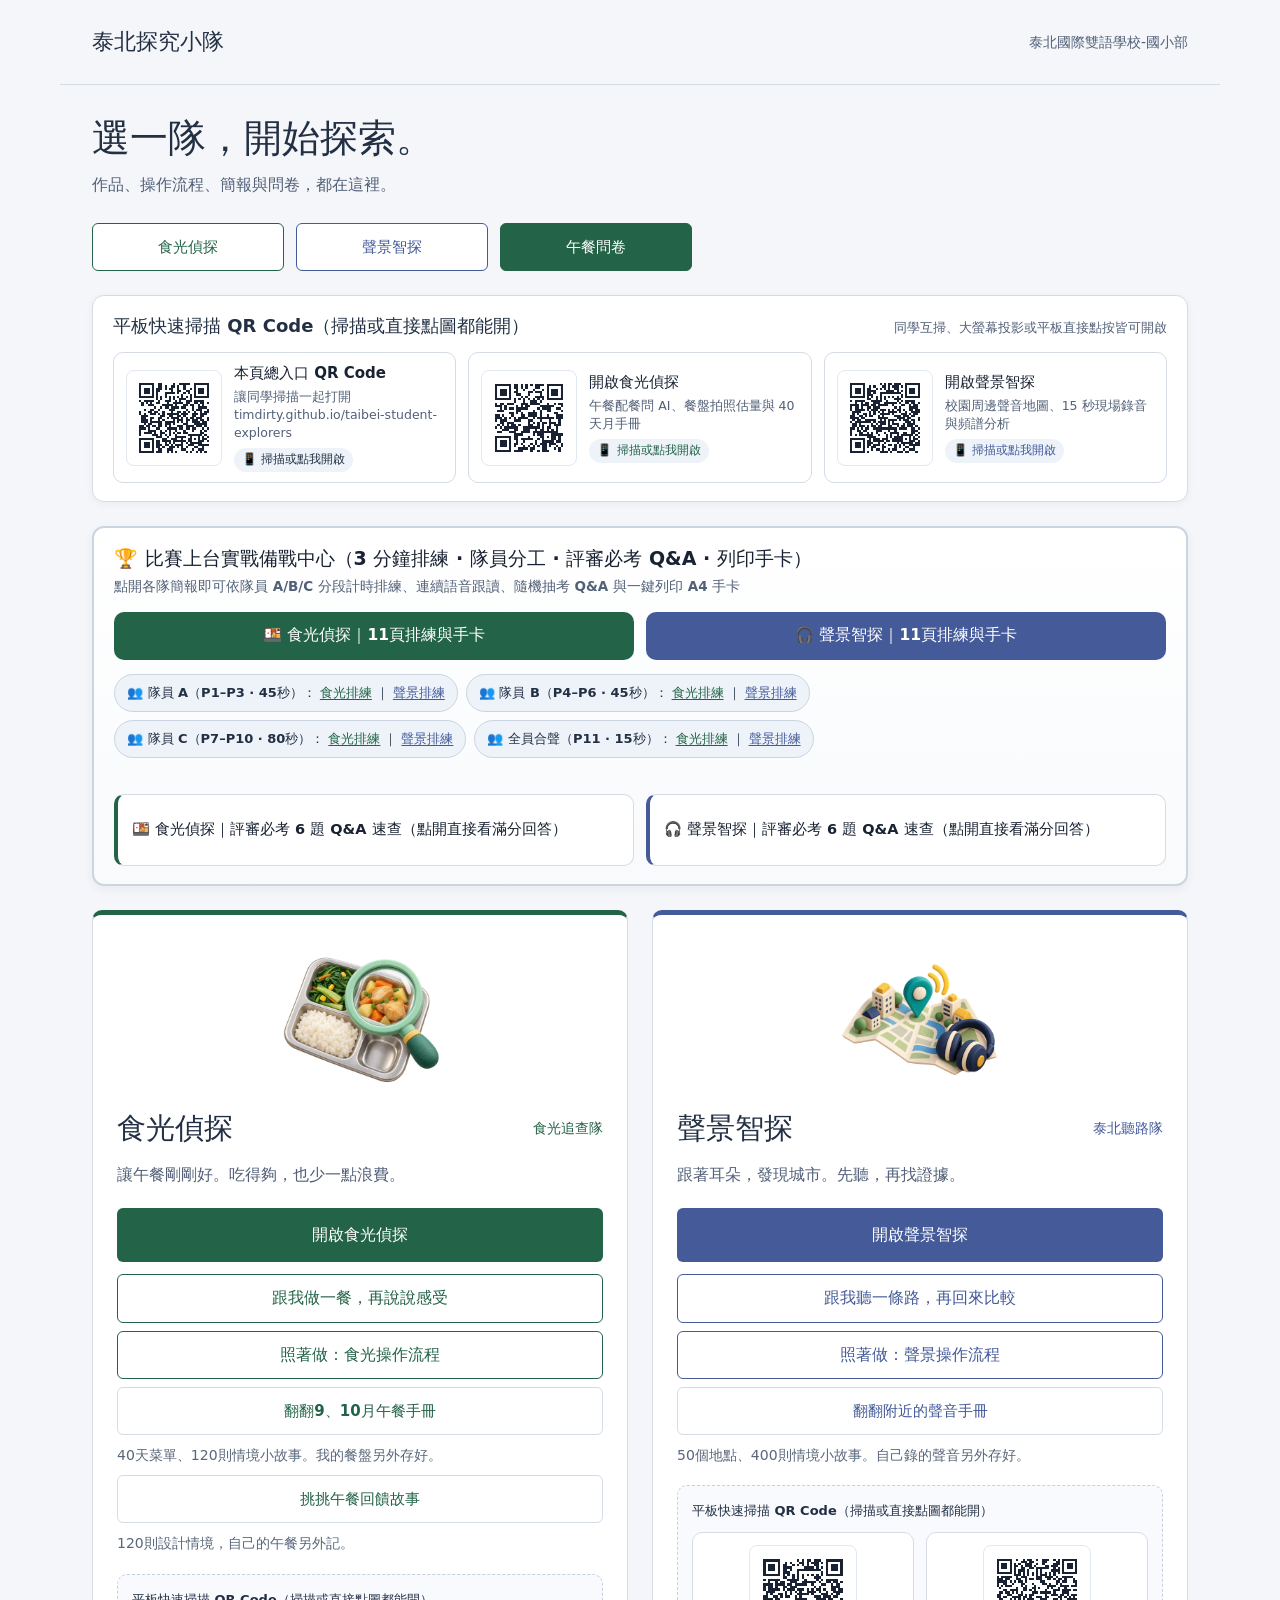
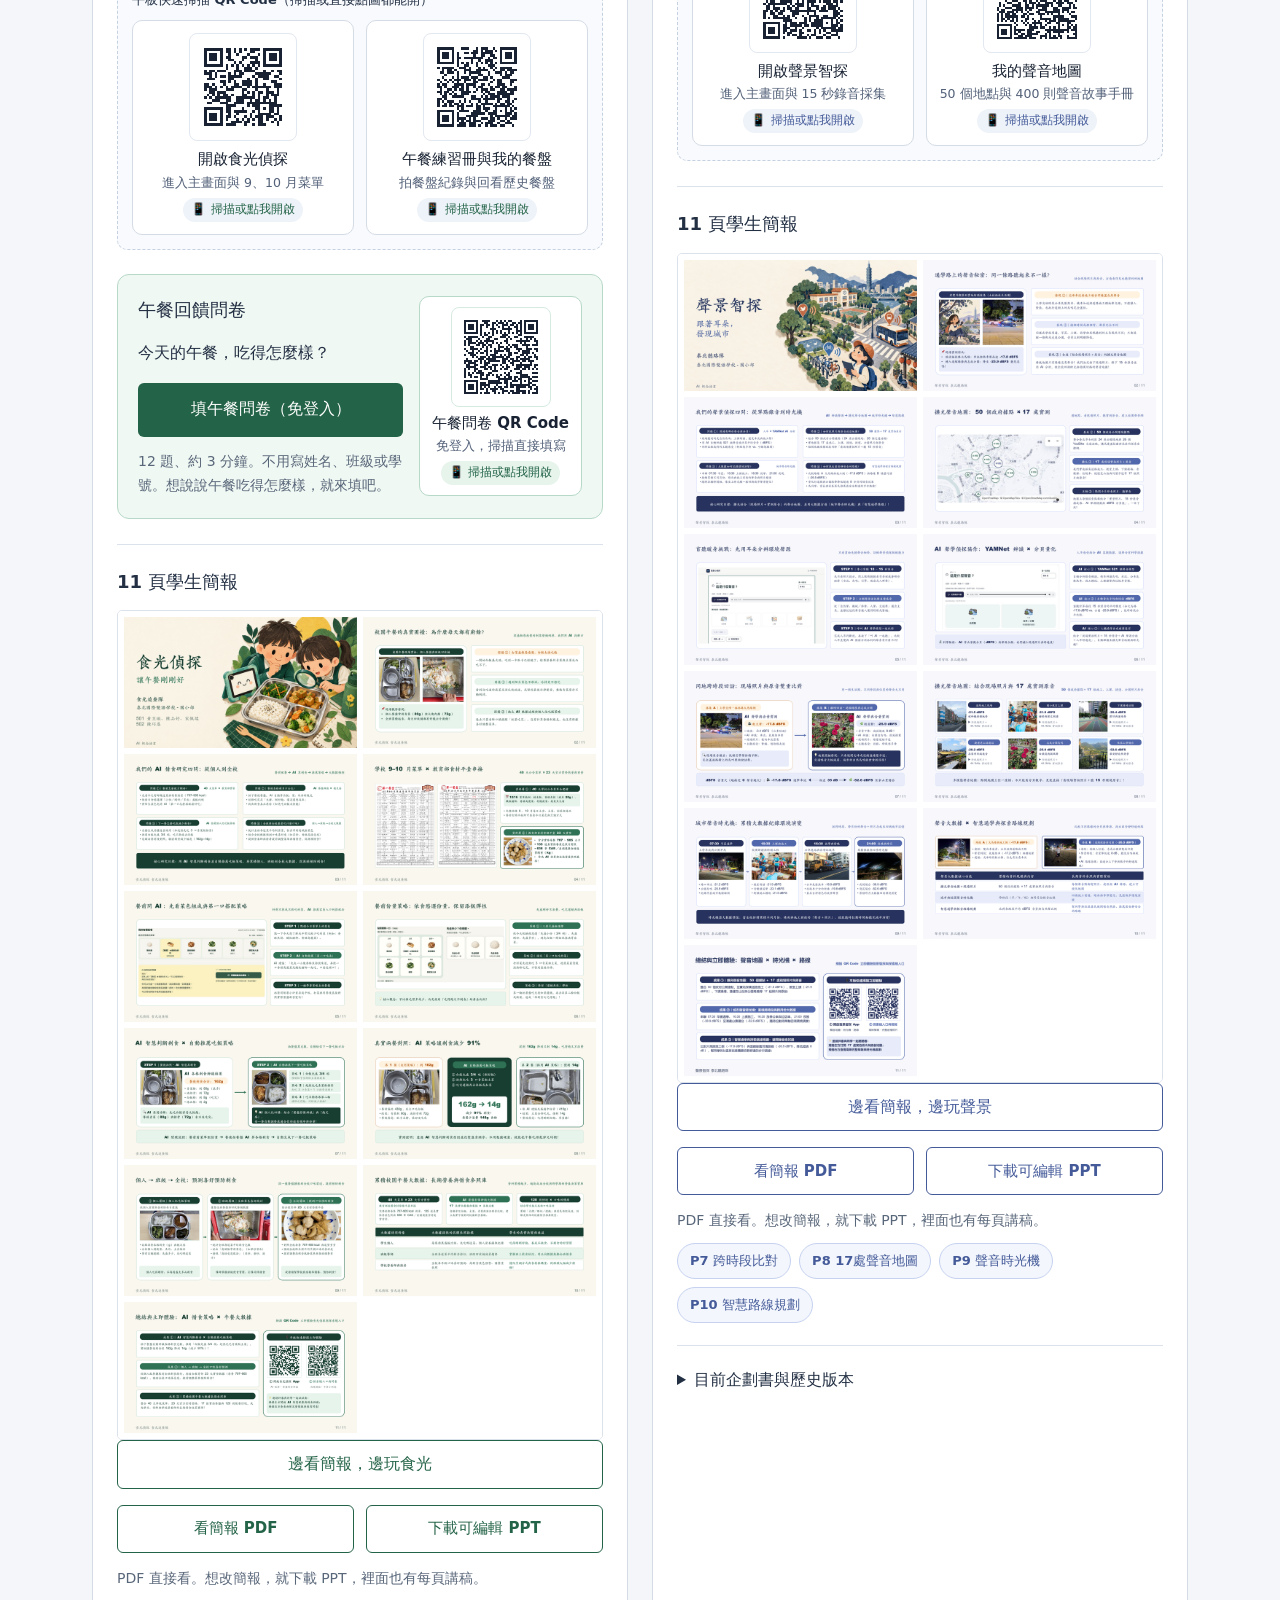
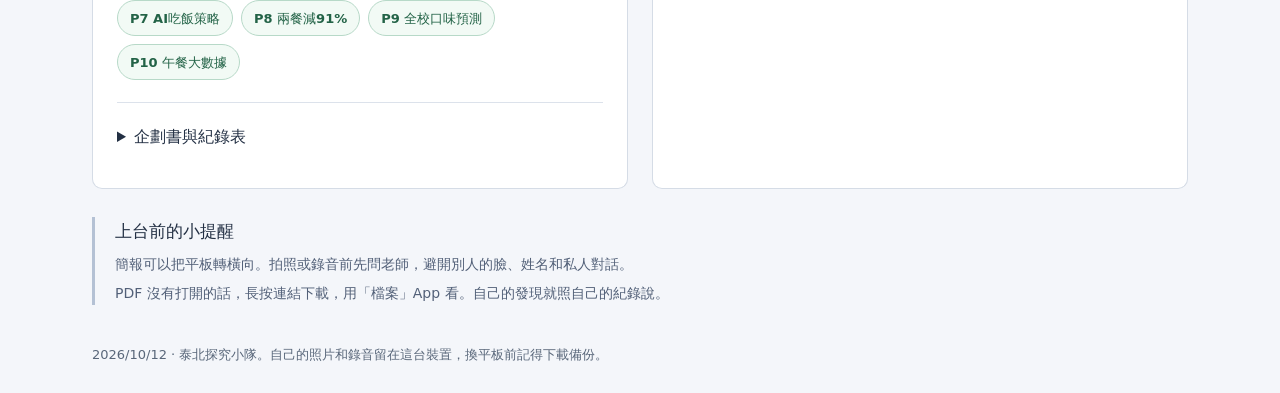
==== commit 90986fdd: "feat(portal): add role deep-links, handoff cues, speech rate selector, presenter shortcuts, and soun" ====
--- a/index.html
+++ b/index.html
@@ -67,11 +67,11 @@
       <a class="comp-action-btn comp-food" href="slides.html?team=food&amp;page=1">🍱 食光偵探｜11頁排練與手卡</a>
       <a class="comp-action-btn comp-sound" href="slides.html?team=sound&amp;page=1">🎧 聲景智探｜11頁排練與手卡</a>
     </div>
-    <div class="comp-role-badges" role="list" aria-label="3分鐘隊員分工時間配置">
-      <span class="comp-role-pill" role="listitem">👥 隊員 A：P1–P3（45秒 開場與動機）</span>
-      <span class="comp-role-pill" role="listitem">👥 隊員 B：P4–P6（45秒 方法與操作）</span>
-      <span class="comp-role-pill" role="listitem">👥 隊員 C：P7–P10（80秒 AI與大數據成果）</span>
-      <span class="comp-role-pill" role="listitem">👥 全員合聲：P11（15秒 總結邀請）</span>
+    <div class="comp-role-badges" role="list" aria-label="3分鐘隊員分工時間配置（點擊直接進入該隊員排練段落）">
+      <span class="comp-role-pill" role="listitem">👥 隊員 A（P1–P3 · 45秒）：<a class="comp-role-team-link" href="slides.html?team=food&amp;role=A">食光排練</a>｜<a class="comp-role-team-link" href="slides.html?team=sound&amp;role=A">聲景排練</a></span>
+      <span class="comp-role-pill" role="listitem">👥 隊員 B（P4–P6 · 45秒）：<a class="comp-role-team-link" href="slides.html?team=food&amp;role=B">食光排練</a>｜<a class="comp-role-team-link" href="slides.html?team=sound&amp;role=B">聲景排練</a></span>
+      <span class="comp-role-pill" role="listitem">👥 隊員 C（P7–P10 · 80秒）：<a class="comp-role-team-link" href="slides.html?team=food&amp;role=C">食光排練</a>｜<a class="comp-role-team-link" href="slides.html?team=sound&amp;role=C">聲景排練</a></span>
+      <span class="comp-role-pill" role="listitem">👥 全員合聲（P11 · 15秒）：<a class="comp-role-team-link" href="slides.html?team=food&amp;role=ALL11">食光排練</a>｜<a class="comp-role-team-link" href="slides.html?team=sound&amp;role=ALL11">聲景排練</a></span>
     </div>
     <div class="comp-qa-grid">
       <details class="comp-qa-drawer comp-qa-food">
--- a/portal-art.css
+++ b/portal-art.css
@@ -64,7 +64,11 @@
 .comp-action-btn.comp-sound{background:#445a99}
 .comp-action-btn:hover{filter:brightness(.94);transform:translateY(-1px)}
 .comp-role-badges{display:flex;flex-wrap:wrap;gap:8px;margin-bottom:14px}
-.comp-role-pill{display:inline-flex;align-items:center;padding:5px 12px;border-radius:999px;background:#eef3f9;border:1px solid #cbd5e1;color:#233044;font-size:13px;font-weight:700}
+.comp-role-pill{display:inline-flex;align-items:center;gap:4px;min-height:38px;padding:5px 12px;border-radius:999px;background:#eef3f9;border:1px solid #cbd5e1;color:#233044;font-size:13px;font-weight:700;text-decoration:none}
+a.comp-role-pill:hover{background:var(--accent,#236347);color:#fff;border-color:var(--accent,#236347)}
+.comp-role-team-link{color:#236347;font-weight:800;text-decoration:underline;text-underline-offset:2px}
+.comp-role-team-link:last-child{color:#445a99}
+.comp-role-team-link:hover{filter:brightness(.82)}
 .comp-qa-grid{display:grid;grid-template-columns:repeat(2,minmax(0,1fr));gap:12px}
 .comp-qa-drawer{padding:10px 14px;border-radius:10px;border:1px solid #d5dce6;background:#fff}
 .comp-qa-drawer.comp-qa-food{border-left:4px solid #236347}
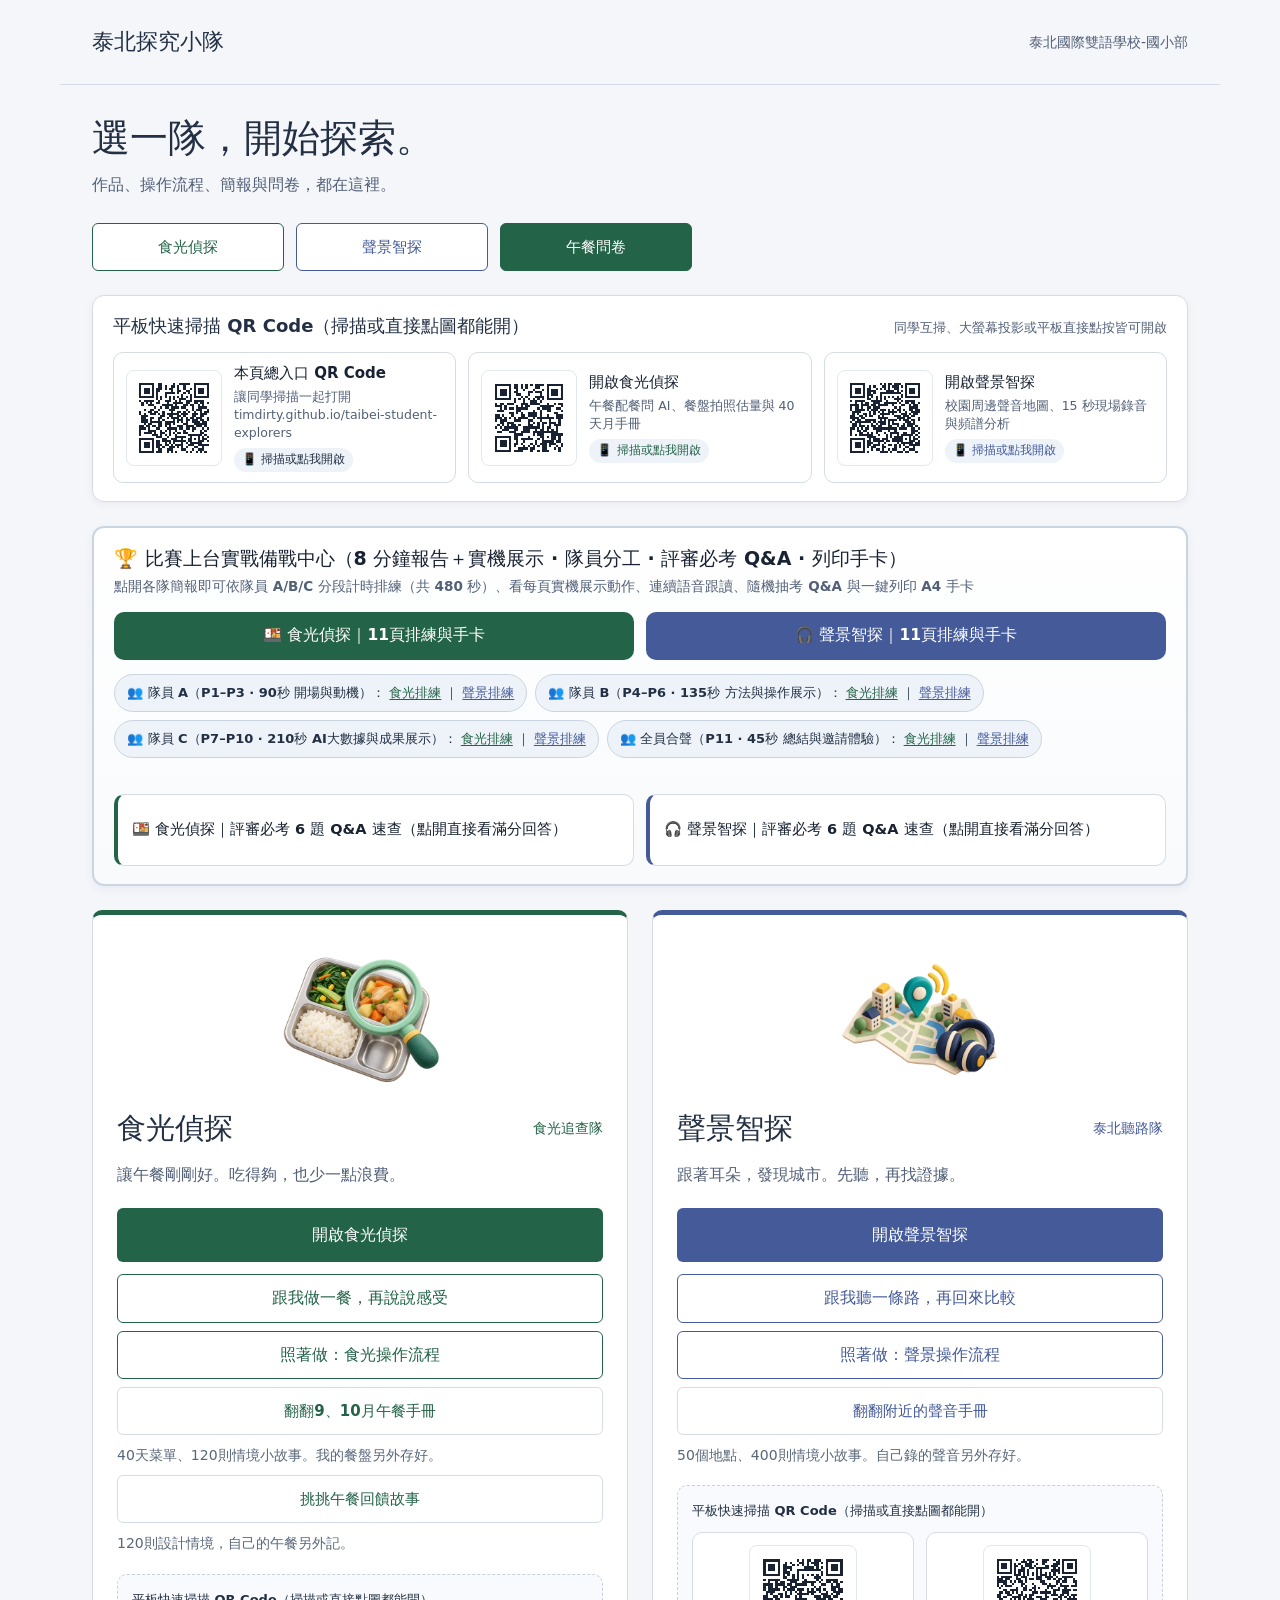
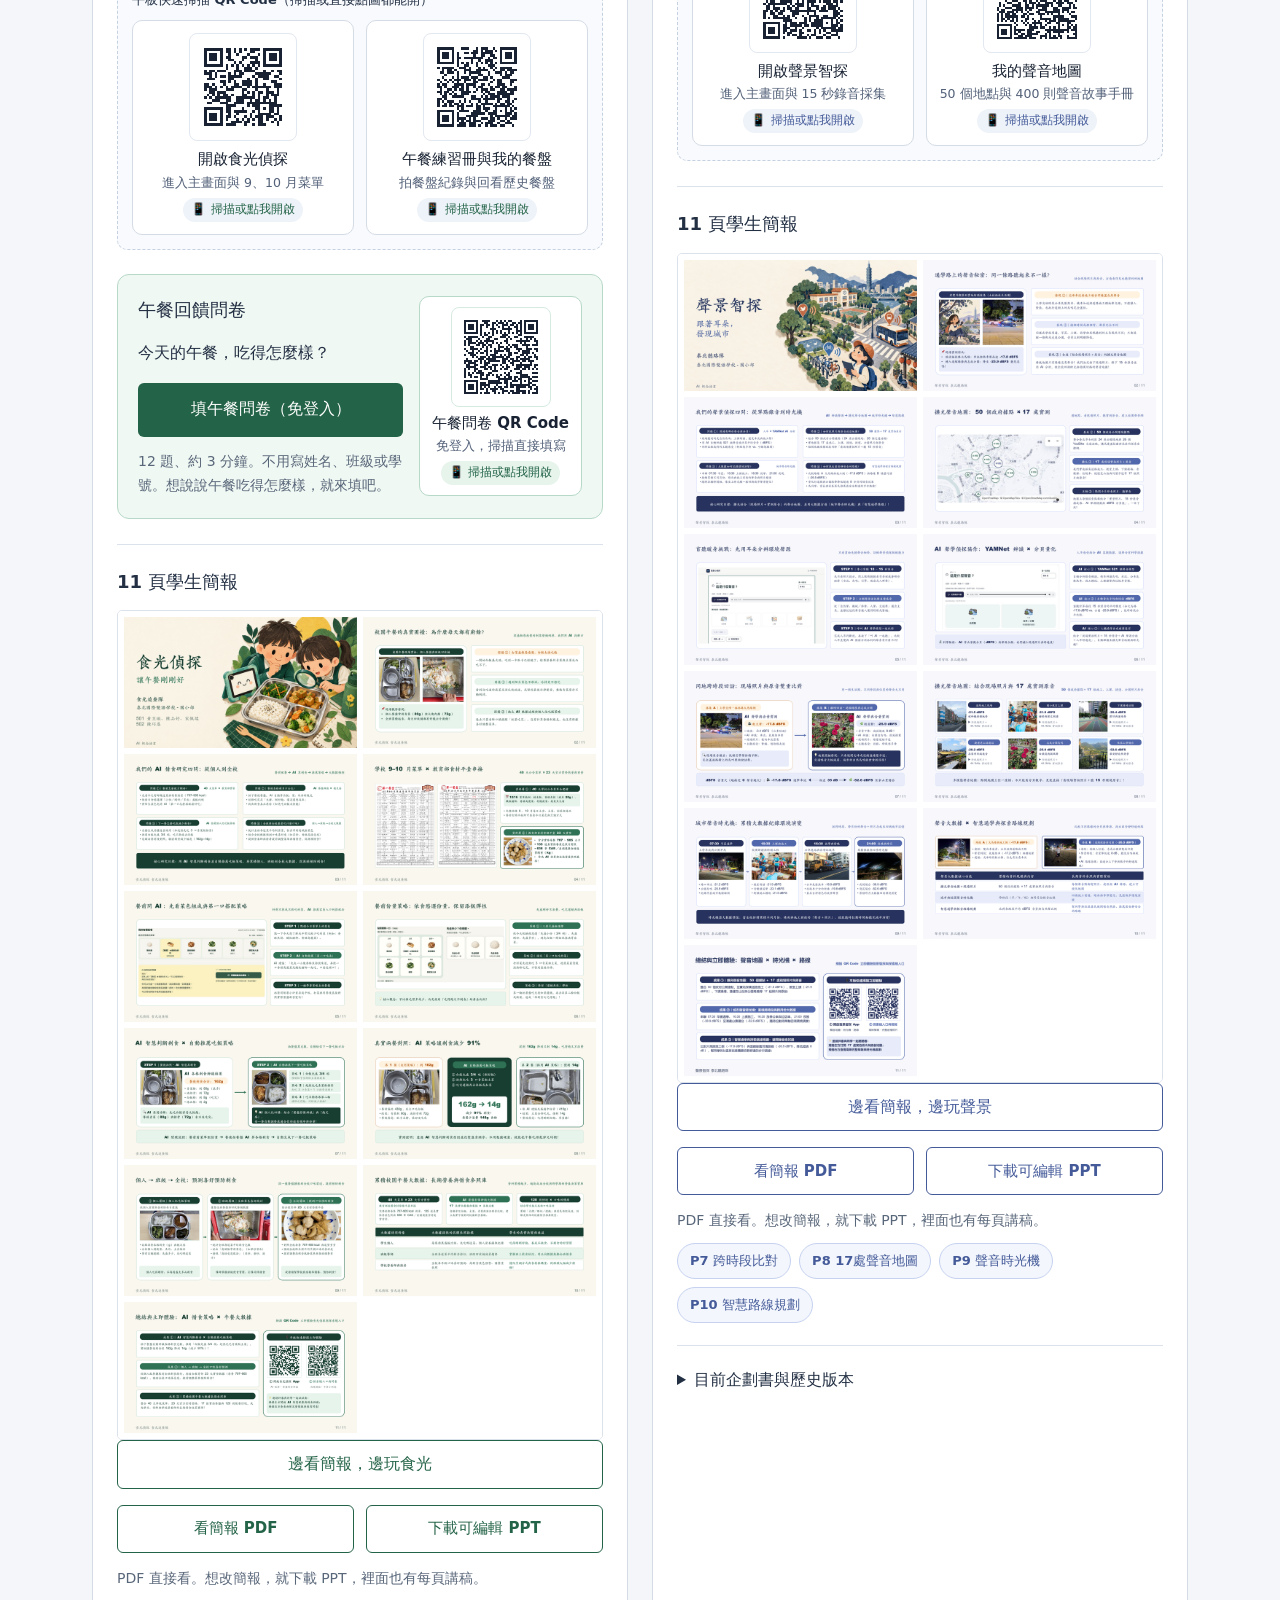
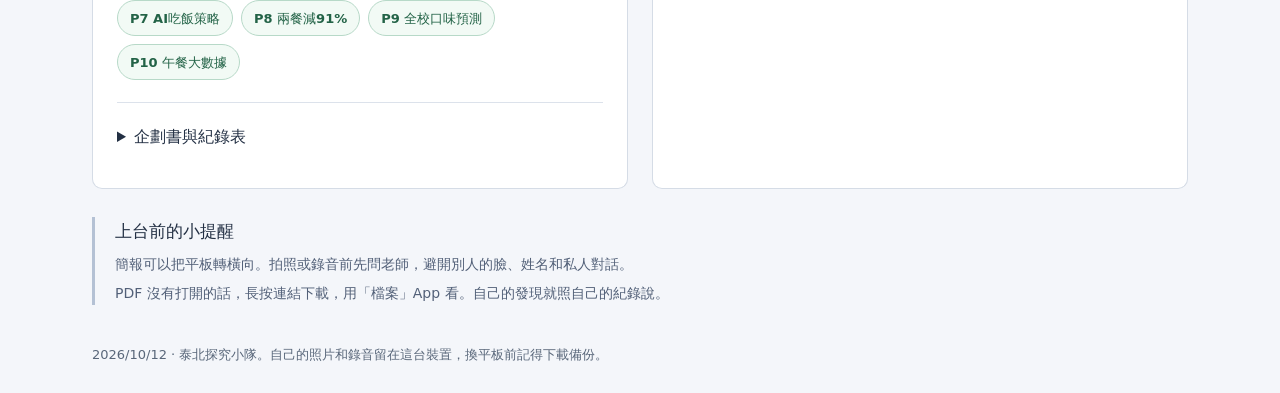
==== commit afd9607d: "feat(portal): upgrade to 8-minute (480s) presentation + live demo dual-track rehearsal system" ====
--- a/index.html
+++ b/index.html
@@ -60,18 +60,18 @@
   </section>
   <section class="competition-hub" aria-label="比賽上台實戰備戰中心">
     <div class="comp-hub-head">
-      <h2>🏆 比賽上台實戰備戰中心（3 分鐘排練 · 隊員分工 · 評審必考 Q&amp;A · 列印手卡）</h2>
-      <span>點開各隊簡報即可依隊員 A/B/C 分段計時排練、連續語音跟讀、隨機抽考 Q&amp;A 與一鍵列印 A4 手卡</span>
+      <h2>🏆 比賽上台實戰備戰中心（8 分鐘報告＋實機展示 · 隊員分工 · 評審必考 Q&amp;A · 列印手卡）</h2>
+      <span>點開各隊簡報即可依隊員 A/B/C 分段計時排練（共 480 秒）、看每頁實機展示動作、連續語音跟讀、隨機抽考 Q&amp;A 與一鍵列印 A4 手卡</span>
     </div>
     <div class="comp-hub-actions">
       <a class="comp-action-btn comp-food" href="slides.html?team=food&amp;page=1">🍱 食光偵探｜11頁排練與手卡</a>
       <a class="comp-action-btn comp-sound" href="slides.html?team=sound&amp;page=1">🎧 聲景智探｜11頁排練與手卡</a>
     </div>
-    <div class="comp-role-badges" role="list" aria-label="3分鐘隊員分工時間配置（點擊直接進入該隊員排練段落）">
-      <span class="comp-role-pill" role="listitem">👥 隊員 A（P1–P3 · 45秒）：<a class="comp-role-team-link" href="slides.html?team=food&amp;role=A">食光排練</a>｜<a class="comp-role-team-link" href="slides.html?team=sound&amp;role=A">聲景排練</a></span>
-      <span class="comp-role-pill" role="listitem">👥 隊員 B（P4–P6 · 45秒）：<a class="comp-role-team-link" href="slides.html?team=food&amp;role=B">食光排練</a>｜<a class="comp-role-team-link" href="slides.html?team=sound&amp;role=B">聲景排練</a></span>
-      <span class="comp-role-pill" role="listitem">👥 隊員 C（P7–P10 · 80秒）：<a class="comp-role-team-link" href="slides.html?team=food&amp;role=C">食光排練</a>｜<a class="comp-role-team-link" href="slides.html?team=sound&amp;role=C">聲景排練</a></span>
-      <span class="comp-role-pill" role="listitem">👥 全員合聲（P11 · 15秒）：<a class="comp-role-team-link" href="slides.html?team=food&amp;role=ALL11">食光排練</a>｜<a class="comp-role-team-link" href="slides.html?team=sound&amp;role=ALL11">聲景排練</a></span>
+    <div class="comp-role-badges" role="list" aria-label="8分鐘隊員分工時間配置（點擊直接進入該隊員排練段落）">
+      <span class="comp-role-pill" role="listitem">👥 隊員 A（P1–P3 · 90秒 開場與動機）：<a class="comp-role-team-link" href="slides.html?team=food&amp;role=A">食光排練</a>｜<a class="comp-role-team-link" href="slides.html?team=sound&amp;role=A">聲景排練</a></span>
+      <span class="comp-role-pill" role="listitem">👥 隊員 B（P4–P6 · 135秒 方法與操作展示）：<a class="comp-role-team-link" href="slides.html?team=food&amp;role=B">食光排練</a>｜<a class="comp-role-team-link" href="slides.html?team=sound&amp;role=B">聲景排練</a></span>
+      <span class="comp-role-pill" role="listitem">👥 隊員 C（P7–P10 · 210秒 AI大數據與成果展示）：<a class="comp-role-team-link" href="slides.html?team=food&amp;role=C">食光排練</a>｜<a class="comp-role-team-link" href="slides.html?team=sound&amp;role=C">聲景排練</a></span>
+      <span class="comp-role-pill" role="listitem">👥 全員合聲（P11 · 45秒 總結與邀請體驗）：<a class="comp-role-team-link" href="slides.html?team=food&amp;role=ALL11">食光排練</a>｜<a class="comp-role-team-link" href="slides.html?team=sound&amp;role=ALL11">聲景排練</a></span>
     </div>
     <div class="comp-qa-grid">
       <details class="comp-qa-drawer comp-qa-food">
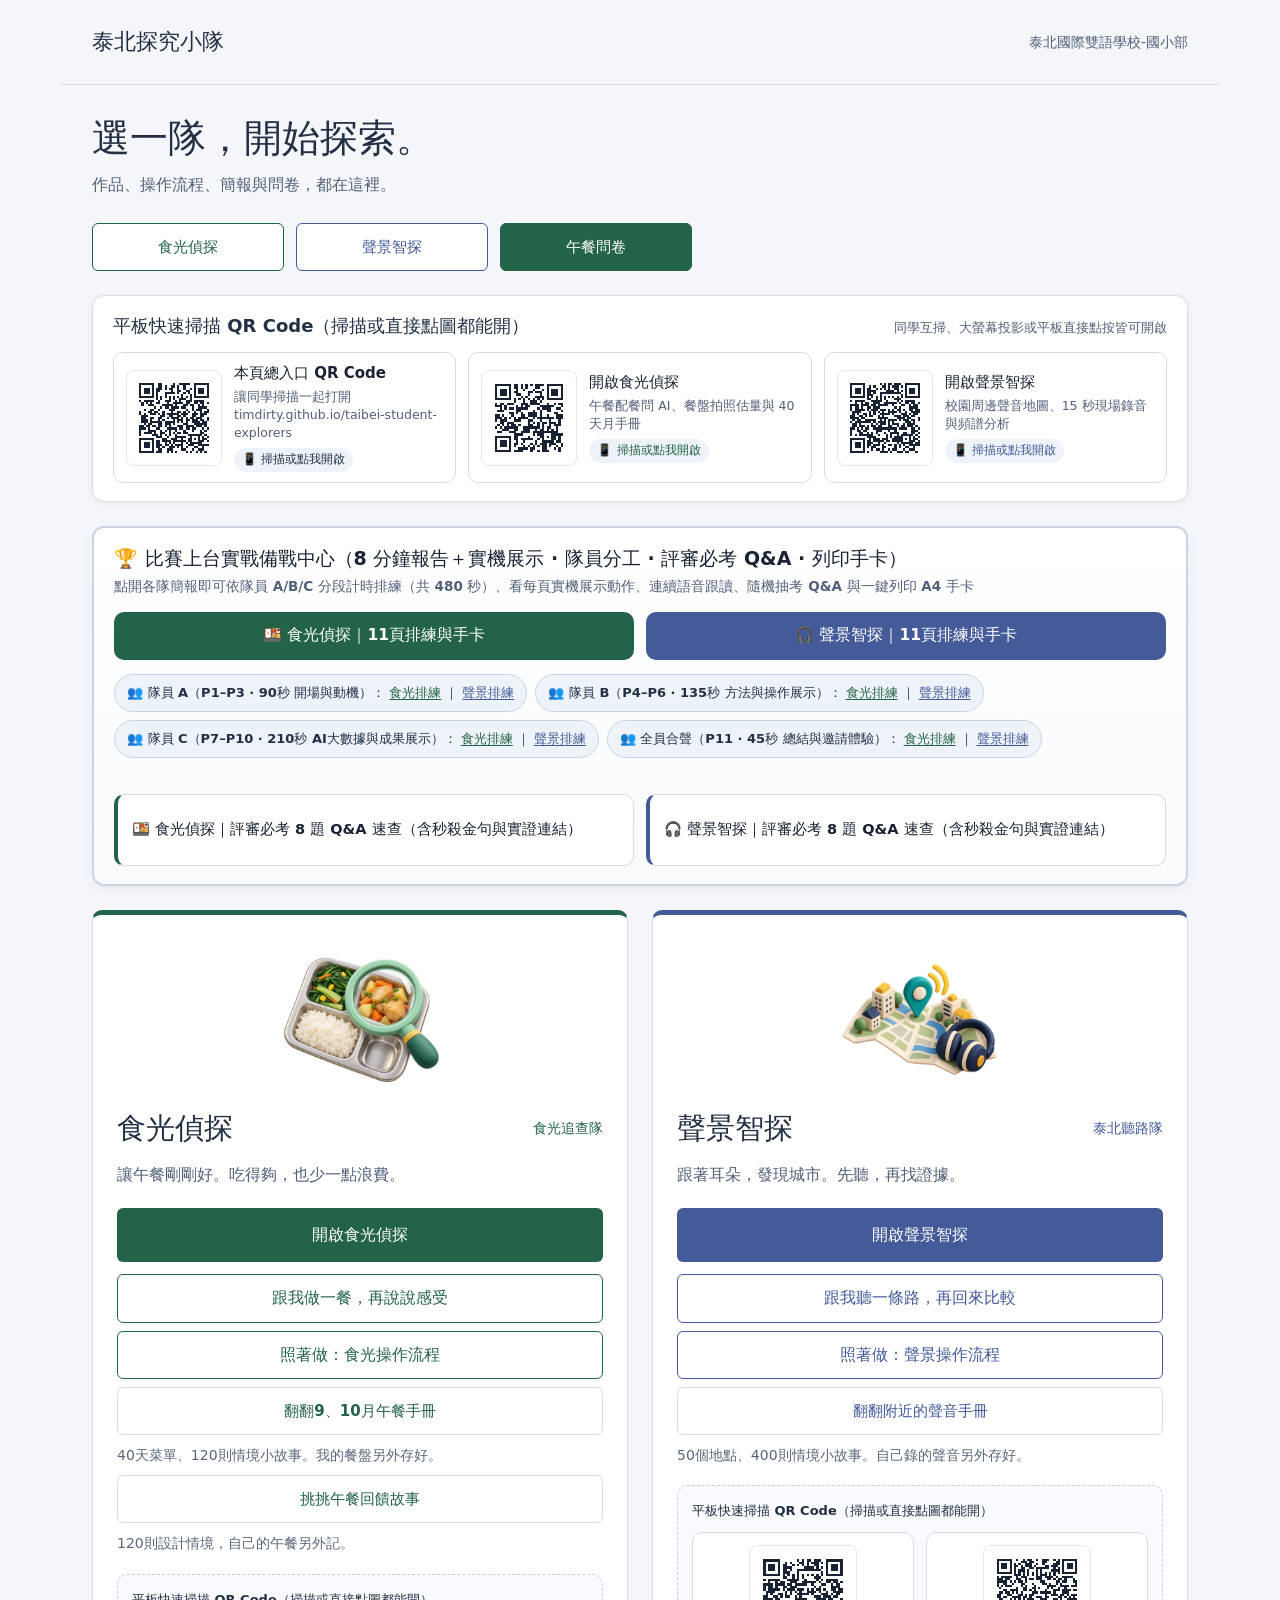
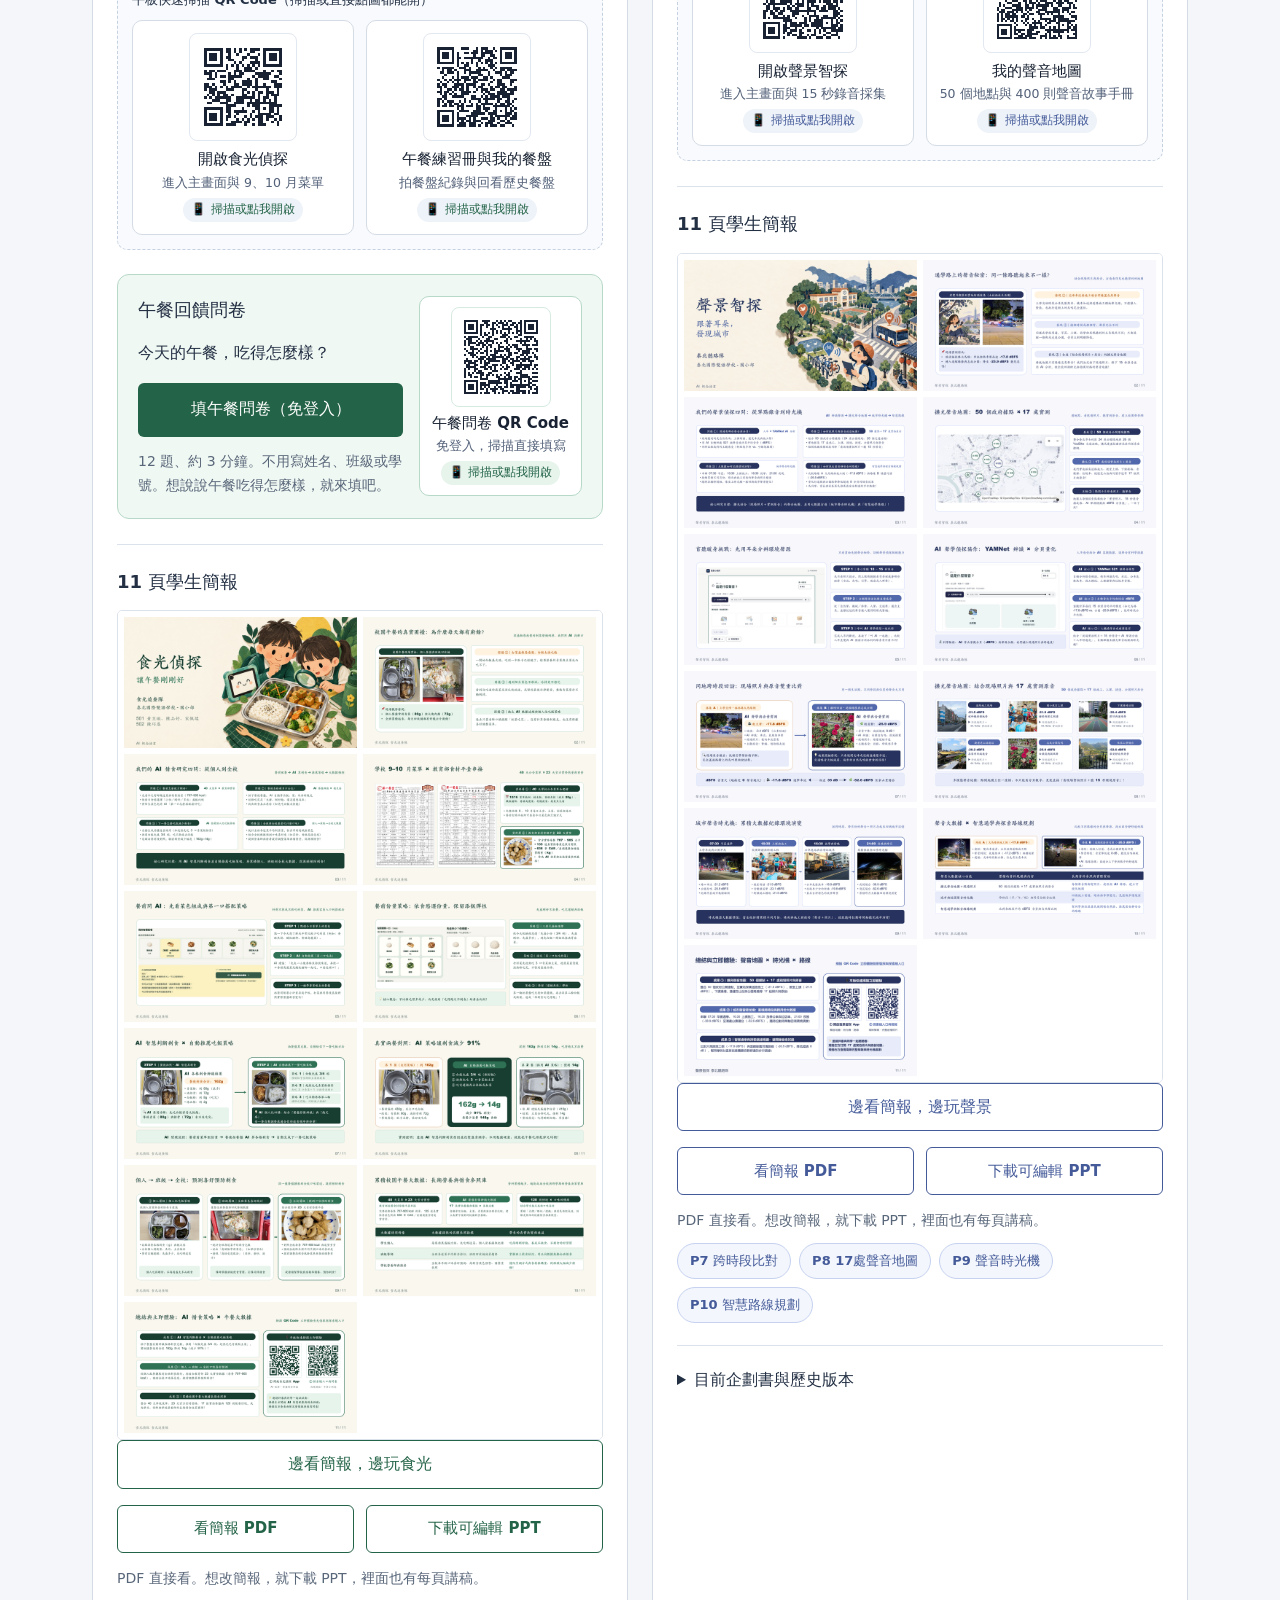
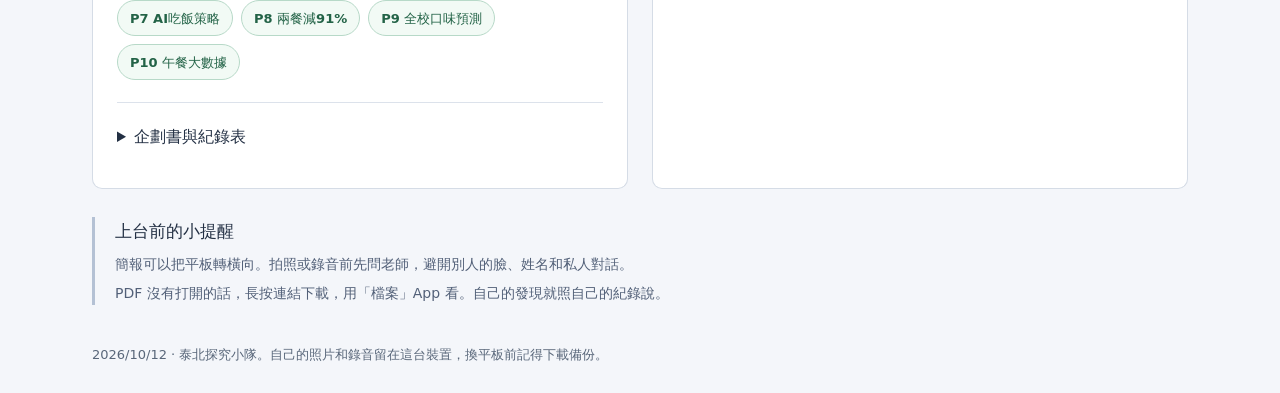
==== commit 05de7fbe: "feat(portal): upgrade 8-minute competition rehearsal, visual timer, and 8-question judge Q&A defense" ====
--- a/index.html
+++ b/index.html
@@ -75,25 +75,29 @@
     </div>
     <div class="comp-qa-grid">
       <details class="comp-qa-drawer comp-qa-food">
-        <summary>🍱 食光偵探｜評審必考 6 題 Q&amp;A 速查（點開直接看滿分回答）</summary>
+        <summary>🍱 食光偵探｜評審必考 8 題 Q&amp;A 速查（含秒殺金句與實證連結）</summary>
         <ul class="comp-qa-items">
-          <li><strong>Q1｜AI 怎麼只靠一張餐盤照片就知道剩下幾公克？準確嗎？</strong><p>結合學校公告菜單與教育部校園食材登錄平臺官方基準重量（白飯滿格約 180g、主菜約 90g、青菜約 85g），視覺 AI 辨識各格剩餘面積比例換算克數，同時標示信心度並搭配電子秤校準。</p></li>
-          <li><strong>Q2｜兩餐對照剩食從 162g 降到 14g（減少 91%），是菜色不同還是 AI 策略有用？</strong><p>這是同一位同學（plate-06 與 plate-07）真實追蹤！第一餐先吃白飯太快飽導致青菜剩 80g、排骨剩 72g；第二餐採用 AI 推薦「白飯先盛 3/4 碗、趁熱先吃 3 口青菜配主菜」，自然只剩 14g 且剛剛好飽。</p></li>
-          <li><strong>Q3｜個人餐盤紀錄怎麼變成「班級」到「全校」的口味喜好預測？</strong><p>三層架構：第一層幫個人調配份量；第二層統計全班各道菜平均剩食；第三層串接全校 23 天、147 道教育部食材登錄菜色與回饋，發現蒜炒、蛋炒、香酥魚排接受度逾 92%，能提前幫學校調整菜單預防剩食。</p></li>
-          <li><strong>Q4｜如果同學正在長身體，先盛 3/4 碗飯會不會吃不飽？</strong><p>核心原則是「吃得剛剛好飽、健康零浪費」！AI 策略保留「吃完還餓再去添飯或加菜」，且餐後會勾選飽足感（剛剛好／還想再吃／太撐），若還想再吃，下一餐自動調高建議份量。</p></li>
-          <li><strong>Q5｜累積校園午餐大數據，對營養師和團膳廚房有什麼幫助？</strong><p>整合 40 天菜單、23 天實登熱量（707–905 大卡）與分格克數，能幫廚房精準掌握各班備餐量，並幫營養師把常剩蔬菜改成受歡迎的料理法。</p></li>
-          <li><strong>Q6｜其他學校也能用嗎？同學的資料會不會外洩？</strong><p>全台國中小皆串接教育部食材登錄平臺，匯入菜單即可跨校使用；餐盤紀錄保存在平板本機資料庫（IndexedDB），只用代號、不拍臉部，並支援 JSON 備份，兼顧隱私與推廣。</p></li>
+          <li><strong>Q1｜AI 怎麼只靠一張餐盤照片就知道剩下幾公克？準確嗎？</strong><p><em>🎯 秒殺金句：面積辨識 ＋ 官方食材基準重量 ＋ 教室電子秤校準，兼顧快速與準確！</em>結合學校公告菜單與教育部校園食材登錄平臺官方基準重量（白飯滿格約 180g、主菜約 90g、青菜約 85g），視覺 AI 辨識各格剩餘面積比例換算克數，同時標示信心度並搭配電子秤校準。<a class="comp-qa-link" href="slides.html?team=food&amp;page=7">查看 P7 簡報證據 →</a></p></li>
+          <li><strong>Q2｜兩餐對照剩食從 162g 降到 14g（減少 91%），是菜色不同還是 AI 策略有用？</strong><p><em>🎯 秒殺金句：同一位同學真實兩餐配對追蹤！AI 調整盛飯比例與進食順序，自然吃完且剛剛好飽。</em>這是同一位同學（plate-06 與 plate-07）真實追蹤！第一餐先吃白飯太快飽導致青菜剩 80g、排骨剩 72g；第二餐採用 AI 推薦「白飯先盛 3/4 碗、趁熱先吃 3 口青菜配主菜」，自然只剩 14g 且剛剛好飽。<a class="comp-qa-link" href="slides.html?team=food&amp;page=8">查看 P8 簡報證據 →</a></p></li>
+          <li><strong>Q3｜個人餐盤紀錄怎麼變成「班級」到「全校」的口味喜好預測？</strong><p><em>🎯 秒殺金句：三層架構！從個人配餐、班級回收桶，擴展到全校 23 天實登菜色口味預測。</em>三層架構：第一層幫個人調配份量；第二層統計全班各道菜平均剩食；第三層串接全校 23 天、147 道教育部食材登錄菜色與回饋，發現蒜炒、蛋炒、香酥魚排接受度逾 92%，能提前幫學校調整菜單預防剩食。<a class="comp-qa-link" href="slides.html?team=food&amp;page=9">查看 P9 簡報證據 →</a></p></li>
+          <li><strong>Q4｜如果同學正在長身體，先盛 3/4 碗飯會不會吃不飽？</strong><p><em>🎯 秒殺金句：核心是「吃得剛好、健康零浪費」，絕不挨餓！保留添飯彈性並動態調整份量。</em>核心原則是「吃得剛剛好飽、健康零浪費」！AI 策略保留「吃完還餓再去添飯或加菜」，且餐後會勾選飽足感（剛剛好／還想再吃／太撐），若還想再吃，下一餐自動調高建議份量。<a class="comp-qa-link" href="slides.html?team=food&amp;page=6">查看 P6 簡報證據 →</a></p></li>
+          <li><strong>Q5｜累積校園午餐大數據，對營養師和團膳廚房有什麼幫助？</strong><p><em>🎯 秒殺金句：過去只知廚餘總重，現在精準掌握哪道菜、哪種煮法被剩下，精準備餐！</em>整合 40 天菜單、23 天實登熱量（707–905 大卡）與分格克數，能幫廚房精準掌握各班備餐量，並幫營養師把常剩蔬菜改成受歡迎的料理法。<a class="comp-qa-link" href="slides.html?team=food&amp;page=10">查看 P10 簡報證據 →</a></p></li>
+          <li><strong>Q6｜其他學校也能用嗎？同學的資料會不會外洩？</strong><p><em>🎯 秒殺金句：全國國中小皆有食材登錄平臺可無縫對接！只用學號代號、不拍臉，本機儲存最安全。</em>全台國中小皆串接教育部食材登錄平臺，匯入菜單即可跨校使用；餐盤紀錄保存在平板本機資料庫（IndexedDB），只用代號、不拍臉部，並支援 JSON 備份，兼顧隱私與推廣。<a class="comp-qa-link" href="slides.html?team=food&amp;page=4">查看 P4 簡報證據 →</a></p></li>
+          <li><strong>Q7｜120 則配餐情境跟 17 張實拍餐盤有什麼不同？你們怎麼區分真實紀錄與模擬資料？</strong><p><em>🎯 秒殺金句：嚴格落實「資料來源透明化」！實測與模擬分開標示、絕不混淆。</em>23 天教育部食材登錄平臺（638 筆進貨重量）與 17 張校內餐盤照片標示為「真實實測」；而 120 則跨 40 天菜單的配餐故事則標示為「設計情境模擬」，用來測試不同挑食狀況的 AI 應對策略！<a class="comp-qa-link" href="slides.html?team=food&amp;page=10">查看 P10 簡報證據 →</a></p></li>
+          <li><strong>Q8｜未來食光偵探還可以怎麼升級？如何真正落實到每天的校園午餐？</strong><p><em>🎯 秒殺金句：推動「班級每週惜食榜」與「跨學期菜單 AI 預警系統」，讓惜食成為全校日常！</em>短期可在各班平板架設「餐後 3 秒拍餐盤角」，每週自動產出菜色報表給營養師；中長期則串接跨學期季節菜單，由 AI 預警高剩食風險菜色並推薦改良法，從源頭達成校園零廚餘！<a class="comp-qa-link" href="slides.html?team=food&amp;page=9">查看 P9 簡報證據 →</a></p></li>
         </ul>
       </details>
       <details class="comp-qa-drawer comp-qa-sound">
-        <summary>🎧 聲景智探｜評審必考 6 題 Q&amp;A 速查（點開直接看滿分回答）</summary>
+        <summary>🎧 聲景智探｜評審必考 8 題 Q&amp;A 速查（含秒殺金句與實證連結）</summary>
         <ul class="comp-qa-items">
-          <li><strong>Q1｜簡報上的「負 17.8 dBFS」跟「負 52.6 dBFS」是什麼意思？為什麼是負數？</strong><p>dBFS 以 0 dBFS 為麥克風破音上限，因此數值皆為負數，「越接近 0 聲音越大、負越多越安靜」！福林路尖峰車陣 -17.8 dBFS 很吵，住家清晨山景陽台 -52.6 dBFS 超安靜，相差近 35 分貝。</p></li>
-          <li><strong>Q2｜不同平板麥克風靈敏度不同，怎麼公平比較路線 A 和路線 B？</strong><p>我們制定「同機、同時段、15 秒定點採集」科學控制變因規範！系統會檢查是否為同一台裝置（deviceId）與完整 15 秒未破音樣本，確保路線 B 比路線 A 減弱逾 8 分貝是真實環境差異。</p></li>
-          <li><strong>Q3｜AI 聲學模型（YAMNet）如果聽錯怎麼辦？為什麼還要「人耳盲聽」？</strong><p>我們設計「人耳主觀感受 × AI 客觀聲學雙重驗證」！AI 快速算出頻譜與 521 類聲源機率，但只有人耳能感受聲音讓人緊張或舒服，兩者結合加上現場照片才是最完整的聲景證據。</p></li>
-          <li><strong>Q4｜什麼是「城市聲音時光機」？要怎麼運作？</strong><p>在同一生活圈持續累積跨時段（07:30 通學、10:30 上課施工、16:30 放學垃圾車、21:00 夜晚至清晨）與跨月份的「照片＋原音」大數據，拉動地圖時間軸就能回溯施工前後與四季聲景演變。</p></li>
-          <li><strong>Q5｜「智慧通學與探索路線規劃」實際怎麼幫助同學和社區居民？</strong><p>透過 50 個公開據點與 17 處實測原音比對，發現避開大馬路施工側（路線 A -17.8 dBFS）、改走退縮人行道與志成公園河濱（路線 B -26.5 dBFS），音量降低逾 8 分貝，走起來更安靜安全。</p></li>
-          <li><strong>Q6｜在街上或校園錄音拍照，怎麼保護路人與同學的隱私？</strong><p>遵守三大隱私原則：每段只錄 15 秒環境背景音不錄私人對話、音檔與照片優先存於平板本機並支援 JSON 備份、公開展示的 17 處樣本皆聚焦環境景觀並完成去識別化處理。</p></li>
+          <li><strong>Q1｜簡報上的「負 17.8 dBFS」跟「負 52.6 dBFS」是什麼意思？為什麼是負數？</strong><p><em>🎯 秒殺金句：0 為破音上限，越接近 0 越吵、負越多越安靜，尖峰車陣與清晨陽台相差近 35 分貝！</em>dBFS 以 0 dBFS 為麥克風破音上限，因此數值皆為負數，「越接近 0 聲音越大、負越多越安靜」！福林路尖峰車陣 -17.8 dBFS 很吵，住家清晨山景陽台 -52.6 dBFS 超安靜，相差近 35 分貝。<a class="comp-qa-link" href="slides.html?team=sound&amp;page=5">查看 P5 簡報證據 →</a></p></li>
+          <li><strong>Q2｜不同平板麥克風靈敏度不同，怎麼公平比較路線 A 和路線 B？</strong><p><em>🎯 秒殺金句：嚴格落實「同機、同時段、15 秒定點」四大變因控制，以相對分貝差值消除硬體誤差！</em>我們制定「同機、同時段、15 秒定點採集」科學控制變因規範！系統會檢查是否為同一台裝置（deviceId）與完整 15 秒未破音樣本，確保路線 B 比路線 A 減弱逾 8 分貝是真實環境差異。<a class="comp-qa-link" href="slides.html?team=sound&amp;page=7">查看 P7 簡報證據 →</a></p></li>
+          <li><strong>Q3｜AI 聲學模型（YAMNet）如果聽錯怎麼辦？為什麼還要「人耳盲聽」？</strong><p><em>🎯 秒殺金句：AI 算客觀頻譜，人耳感受舒適度！垃圾車與蟲鳴實證人機雙重驗證才能校正 AI 盲點。</em>我們設計「人耳主觀感受 × AI 客觀聲學雙重驗證」！AI 快速算出頻譜與 521 類聲源機率，但只有人耳能感受聲音讓人緊張或舒服，兩者結合加上現場照片才是最完整的聲景證據。<a class="comp-qa-link" href="slides.html?team=sound&amp;page=6">查看 P6 簡報證據 →</a></p></li>
+          <li><strong>Q4｜什麼是「城市聲音時光機」？要怎麼運作？</strong><p><em>🎯 秒殺金句：把跨時段（07:30–21:00）與跨天候/施工前後的「照片＋15 秒原音」加上時間軸！</em>在同一生活圈持續累積跨時段（07:30 通學、10:30 上課施工、16:30 放學垃圾車、21:00 夜晚至清晨）與跨月份的「照片＋原音」大數據，拉動地圖時間軸就能回溯施工前後與四季聲景演變。<a class="comp-qa-link" href="slides.html?team=sound&amp;page=9">查看 P9 簡報證據 →</a></p></li>
+          <li><strong>Q5｜「智慧通學與探索路線規劃」實際怎麼幫助同學和社區居民？</strong><p><em>🎯 秒殺金句：不走大馬路車陣（-17.8 dBFS），改走退縮綠蔭河濱好路（-26.5 dBFS），降噪逾 8 分貝更安全！</em>透過 50 個公開據點與 17 處實測原音比對，發現避開大馬路施工側（路線 A -17.8 dBFS）、改走退縮人行道與志成公園河濱（路線 B -26.5 dBFS），音量降低逾 8 分貝，走起來更安靜安全。<a class="comp-qa-link" href="slides.html?team=sound&amp;page=10">查看 P10 簡報證據 →</a></p></li>
+          <li><strong>Q6｜在街上或校園錄音拍照，怎麼保護路人與同學的隱私？</strong><p><em>🎯 秒殺金句：三大倫理原則：只錄 15 秒環境背景音、不錄私人對話、照片去識別化並本機優先儲存！</em>遵守三大隱私原則：每段只錄 15 秒環境背景音不錄私人對話、音檔與照片優先存於平板本機並支援 JSON 備份、公開展示的 17 處樣本皆聚焦環境景觀並完成去識別化處理。<a class="comp-qa-link" href="slides.html?team=sound&amp;page=4">查看 P4 簡報證據 →</a></p></li>
+          <li><strong>Q7｜地圖上的 50 個政府據點、400 則情境故事，跟你們實測的 17 處原音是怎麼區分的？</strong><p><em>🎯 秒殺金句：資料來源雙重標籤！政府公開據點為探索起點基底，17 處照片原音為學生親訪實證。</em>50 個政府公開據點（公園、交通站點）與 400 則情境故事是探索起點；而 17 處附現場照片、15 秒真實原音檔與分貝數據的紀錄，是我們親自走訪士林採集的一手實測證據，獨立標示！<a class="comp-qa-link" href="slides.html?team=sound&amp;page=8">查看 P8 簡報證據 →</a></p></li>
+          <li><strong>Q8｜「城市聲音時光機」與「智慧通學路線」未來如何擴展到更多學校或社區？</strong><p><em>🎯 秒殺金句：匯入開放據點並由師生接力錄製 15 秒原音，任何學校都能建立專屬的通學降噪地圖！</em>未來結合交通安全宣導與四季自然課，讓同學接力在施工前後、梅雨季、蟬鳴季持續上傳 15 秒聲景紀錄；不僅能為學弟妹標出最安靜安全的通學好路，更能成為長期公民科學資料庫！<a class="comp-qa-link" href="slides.html?team=sound&amp;page=10">查看 P10 簡報證據 →</a></p></li>
         </ul>
       </details>
     </div>
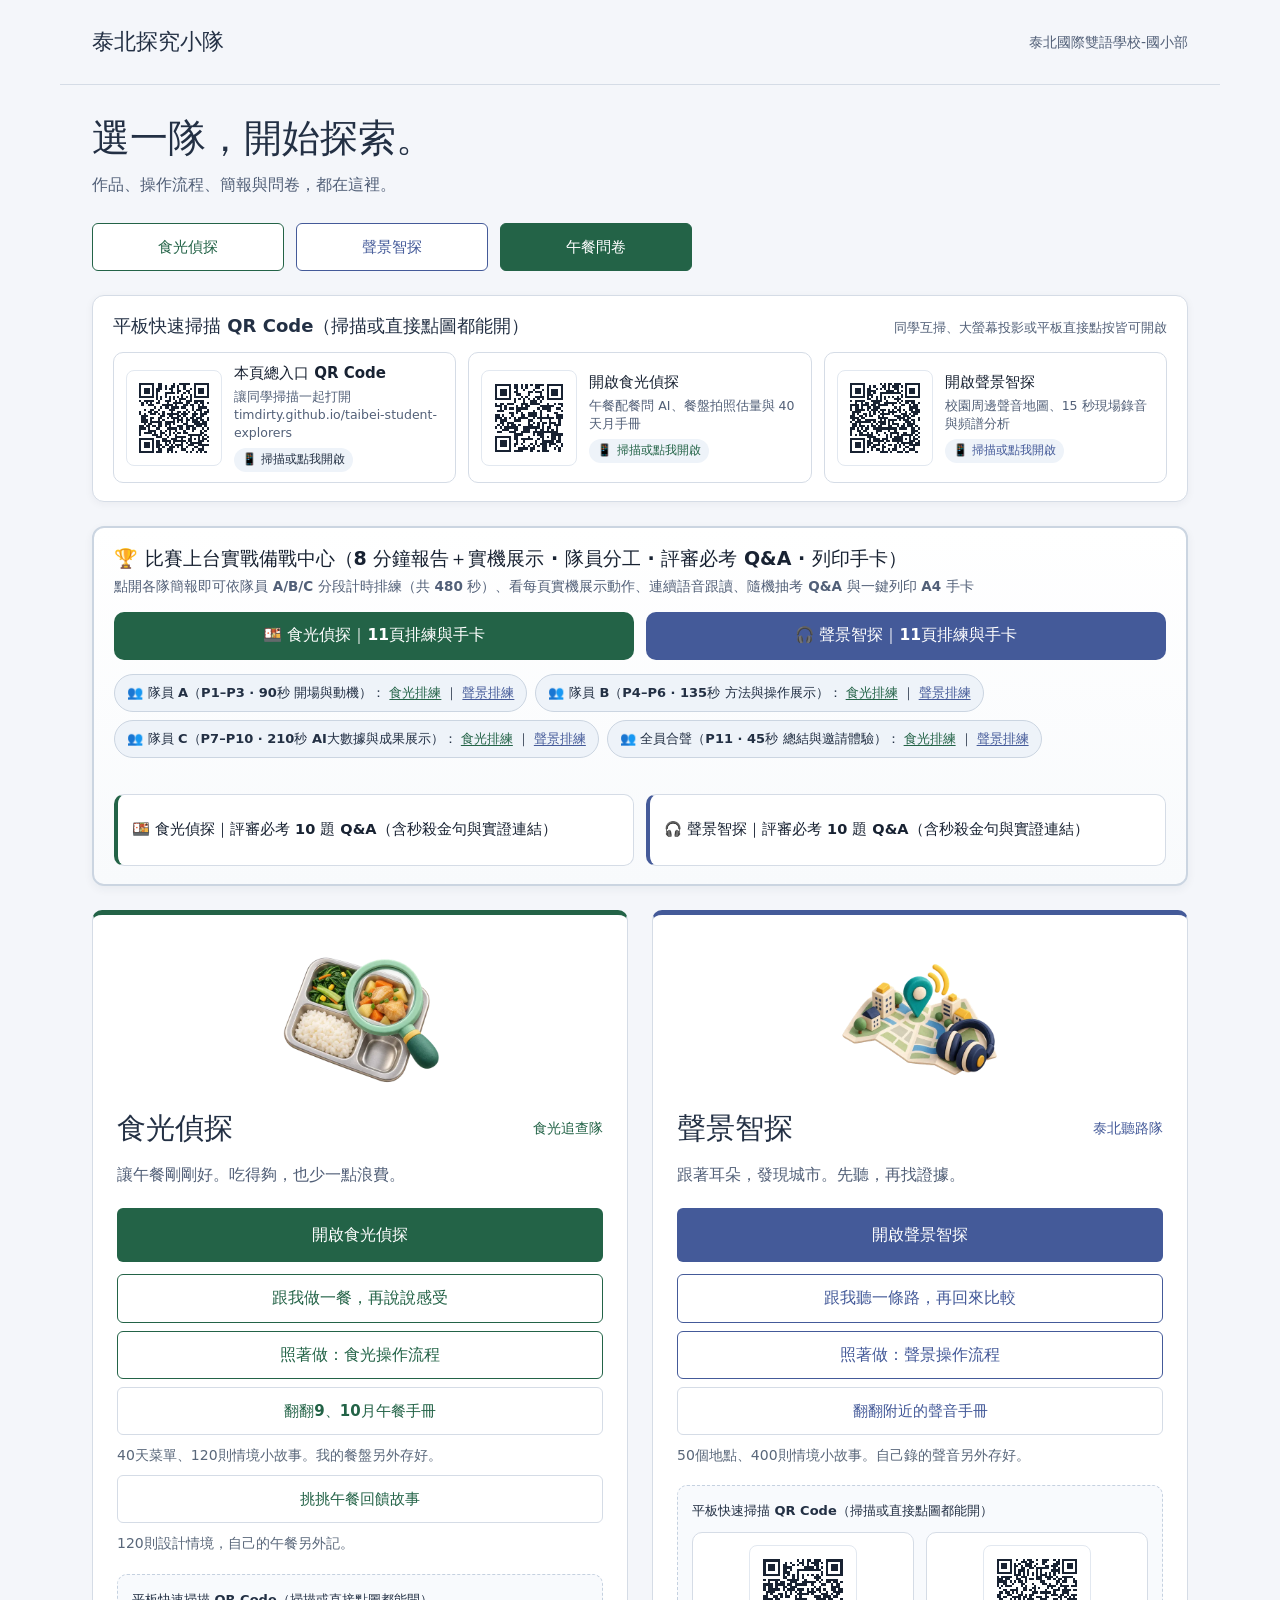
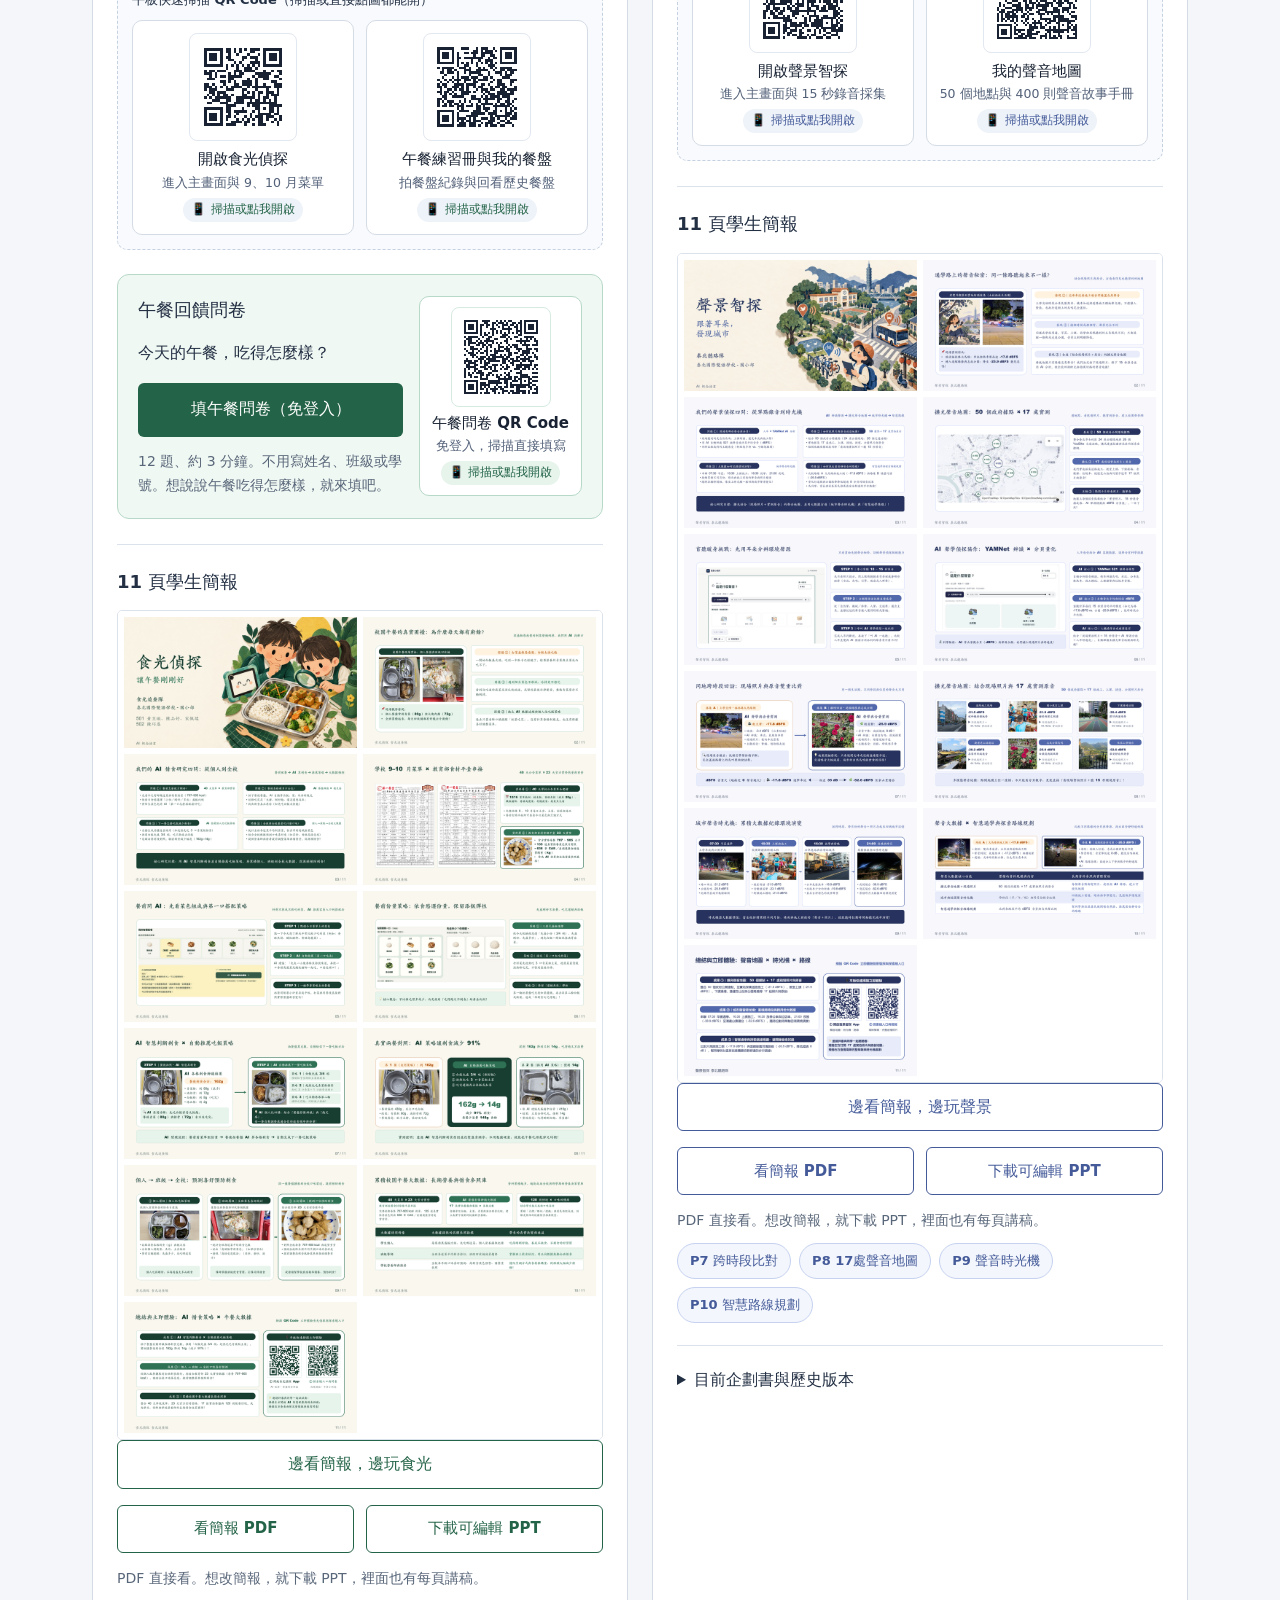
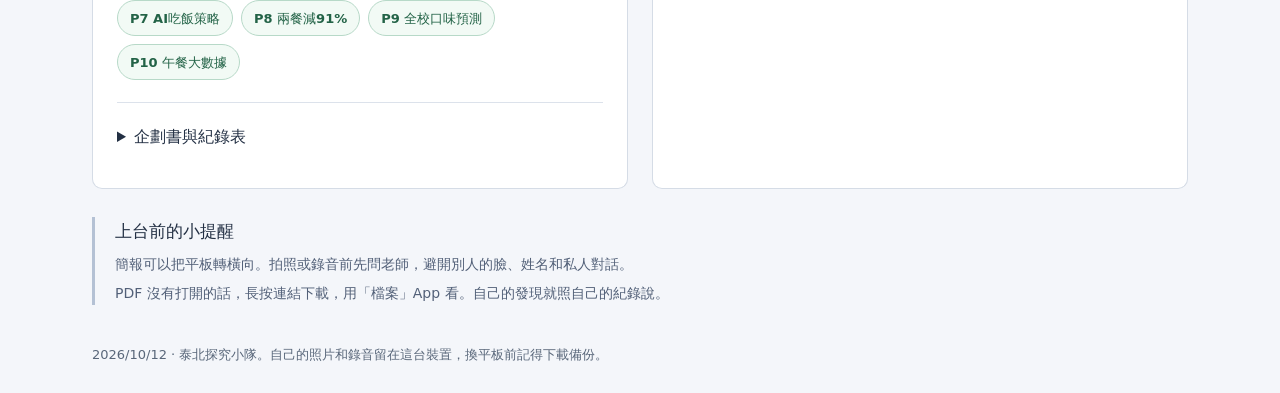
==== commit 6c38ba59: "Sync student portal from taibei-student-projects@adcdfd0" ====
--- a/index.html
+++ b/index.html
@@ -75,7 +75,7 @@
     </div>
     <div class="comp-qa-grid">
       <details class="comp-qa-drawer comp-qa-food">
-        <summary>🍱 食光偵探｜評審必考 8 題 Q&amp;A 速查（含秒殺金句與實證連結）</summary>
+        <summary>🍱 食光偵探｜評審必考 10 題 Q&amp;A（含秒殺金句與實證連結）</summary>
         <ul class="comp-qa-items">
           <li><strong>Q1｜AI 怎麼只靠一張餐盤照片就知道剩下幾公克？準確嗎？</strong><p><em>🎯 秒殺金句：面積辨識 ＋ 官方食材基準重量 ＋ 教室電子秤校準，兼顧快速與準確！</em>結合學校公告菜單與教育部校園食材登錄平臺官方基準重量（白飯滿格約 180g、主菜約 90g、青菜約 85g），視覺 AI 辨識各格剩餘面積比例換算克數，同時標示信心度並搭配電子秤校準。<a class="comp-qa-link" href="slides.html?team=food&amp;page=7">查看 P7 簡報證據 →</a></p></li>
           <li><strong>Q2｜兩餐對照剩食從 162g 降到 14g（減少 91%），是菜色不同還是 AI 策略有用？</strong><p><em>🎯 秒殺金句：同一位同學真實兩餐配對追蹤！AI 調整盛飯比例與進食順序，自然吃完且剛剛好飽。</em>這是同一位同學（plate-06 與 plate-07）真實追蹤！第一餐先吃白飯太快飽導致青菜剩 80g、排骨剩 72g；第二餐採用 AI 推薦「白飯先盛 3/4 碗、趁熱先吃 3 口青菜配主菜」，自然只剩 14g 且剛剛好飽。<a class="comp-qa-link" href="slides.html?team=food&amp;page=8">查看 P8 簡報證據 →</a></p></li>
@@ -85,10 +85,12 @@
           <li><strong>Q6｜其他學校也能用嗎？同學的資料會不會外洩？</strong><p><em>🎯 秒殺金句：全國國中小皆有食材登錄平臺可無縫對接！只用學號代號、不拍臉，本機儲存最安全。</em>全台國中小皆串接教育部食材登錄平臺，匯入菜單即可跨校使用；餐盤紀錄保存在平板本機資料庫（IndexedDB），只用代號、不拍臉部，並支援 JSON 備份，兼顧隱私與推廣。<a class="comp-qa-link" href="slides.html?team=food&amp;page=4">查看 P4 簡報證據 →</a></p></li>
           <li><strong>Q7｜120 則配餐情境跟 17 張實拍餐盤有什麼不同？你們怎麼區分真實紀錄與模擬資料？</strong><p><em>🎯 秒殺金句：嚴格落實「資料來源透明化」！實測與模擬分開標示、絕不混淆。</em>23 天教育部食材登錄平臺（638 筆進貨重量）與 17 張校內餐盤照片標示為「真實實測」；而 120 則跨 40 天菜單的配餐故事則標示為「設計情境模擬」，用來測試不同挑食狀況的 AI 應對策略！<a class="comp-qa-link" href="slides.html?team=food&amp;page=10">查看 P10 簡報證據 →</a></p></li>
           <li><strong>Q8｜未來食光偵探還可以怎麼升級？如何真正落實到每天的校園午餐？</strong><p><em>🎯 秒殺金句：推動「班級每週惜食榜」與「跨學期菜單 AI 預警系統」，讓惜食成為全校日常！</em>短期可在各班平板架設「餐後 3 秒拍餐盤角」，每週自動產出菜色報表給營養師；中長期則串接跨學期季節菜單，由 AI 預警高剩食風險菜色並推薦改良法，從源頭達成校園零廚餘！<a class="comp-qa-link" href="slides.html?team=food&amp;page=9">查看 P9 簡報證據 →</a></p></li>
+          <li><strong>Q9｜AI 辨識如何克服不同光線、陰影或不同餐盤材質/顏色的影響？會不會在陰暗處就認錯？</strong><p><em>🎯 秒殺金句：系統內建自動色溫與對比白平衡校正，且 AI 是依食材多邊形邊緣輪廓與紋理特徵判斷，而非單一顏色，陰影下依然精準！</em>我們在前端選圖時先進行白平衡與對比度正規化，避免黃光或反光干擾；更重要的是，Google 多模態視覺模型辨識的是食材的邊緣特徵、表面紋理與相對格位配置（例如白飯的米粒顆粒感、排骨的炸粉質地），而非單純靠顏色判定。我們實測 17 張不同時段（陰天、晴天窗邊、教室室內燈）的餐盤照片，皆能穩定辨識！<a class="comp-qa-link" href="slides.html?team=food&amp;page=2">查看 P2 簡報證據 →</a></p></li>
+          <li><strong>Q10｜AI 推薦的吃飯策略（白飯先盛 3/4 碗、先吃青菜配主菜）有營養學或醫學依據嗎？</strong><p><em>🎯 秒殺金句：完全符合「進食順序法（Vegetables & Protein First）」醫學實證，穩定血糖且延長飽足感，自然吃得健康零浪費！</em>這完全符合現代臨床營養學的「膳食纖維與蛋白質優先（Vegetables & Protein First）」原則！若一開始空腹吃大量精緻白飯，血糖容易快速飆升又驟降，導致太快飽或下午昏昏欲睡；先吃青菜與蛋白質能延緩醣類吸收、穩定血糖曲線並延長健康飽足感。搭配「先盛 3/4 碗、還餓再添」，讓同學在不挨餓的前提下自然吃完、剩食減少 91%！<a class="comp-qa-link" href="slides.html?team=food&amp;page=8">查看 P8 簡報證據 →</a></p></li>
         </ul>
       </details>
       <details class="comp-qa-drawer comp-qa-sound">
-        <summary>🎧 聲景智探｜評審必考 8 題 Q&amp;A 速查（含秒殺金句與實證連結）</summary>
+        <summary>🎧 聲景智探｜評審必考 10 題 Q&amp;A（含秒殺金句與實證連結）</summary>
         <ul class="comp-qa-items">
           <li><strong>Q1｜簡報上的「負 17.8 dBFS」跟「負 52.6 dBFS」是什麼意思？為什麼是負數？</strong><p><em>🎯 秒殺金句：0 為破音上限，越接近 0 越吵、負越多越安靜，尖峰車陣與清晨陽台相差近 35 分貝！</em>dBFS 以 0 dBFS 為麥克風破音上限，因此數值皆為負數，「越接近 0 聲音越大、負越多越安靜」！福林路尖峰車陣 -17.8 dBFS 很吵，住家清晨山景陽台 -52.6 dBFS 超安靜，相差近 35 分貝。<a class="comp-qa-link" href="slides.html?team=sound&amp;page=5">查看 P5 簡報證據 →</a></p></li>
           <li><strong>Q2｜不同平板麥克風靈敏度不同，怎麼公平比較路線 A 和路線 B？</strong><p><em>🎯 秒殺金句：嚴格落實「同機、同時段、15 秒定點」四大變因控制，以相對分貝差值消除硬體誤差！</em>我們制定「同機、同時段、15 秒定點採集」科學控制變因規範！系統會檢查是否為同一台裝置（deviceId）與完整 15 秒未破音樣本，確保路線 B 比路線 A 減弱逾 8 分貝是真實環境差異。<a class="comp-qa-link" href="slides.html?team=sound&amp;page=7">查看 P7 簡報證據 →</a></p></li>
@@ -98,6 +100,8 @@
           <li><strong>Q6｜在街上或校園錄音拍照，怎麼保護路人與同學的隱私？</strong><p><em>🎯 秒殺金句：三大倫理原則：只錄 15 秒環境背景音、不錄私人對話、照片去識別化並本機優先儲存！</em>遵守三大隱私原則：每段只錄 15 秒環境背景音不錄私人對話、音檔與照片優先存於平板本機並支援 JSON 備份、公開展示的 17 處樣本皆聚焦環境景觀並完成去識別化處理。<a class="comp-qa-link" href="slides.html?team=sound&amp;page=4">查看 P4 簡報證據 →</a></p></li>
           <li><strong>Q7｜地圖上的 50 個政府據點、400 則情境故事，跟你們實測的 17 處原音是怎麼區分的？</strong><p><em>🎯 秒殺金句：資料來源雙重標籤！政府公開據點為探索起點基底，17 處照片原音為學生親訪實證。</em>50 個政府公開據點（公園、交通站點）與 400 則情境故事是探索起點；而 17 處附現場照片、15 秒真實原音檔與分貝數據的紀錄，是我們親自走訪士林採集的一手實測證據，獨立標示！<a class="comp-qa-link" href="slides.html?team=sound&amp;page=8">查看 P8 簡報證據 →</a></p></li>
           <li><strong>Q8｜「城市聲音時光機」與「智慧通學路線」未來如何擴展到更多學校或社區？</strong><p><em>🎯 秒殺金句：匯入開放據點並由師生接力錄製 15 秒原音，任何學校都能建立專屬的通學降噪地圖！</em>未來結合交通安全宣導與四季自然課，讓同學接力在施工前後、梅雨季、蟬鳴季持續上傳 15 秒聲景紀錄；不僅能為學弟妹標出最安靜安全的通學好路，更能成為長期公民科學資料庫！<a class="comp-qa-link" href="slides.html?team=sound&amp;page=10">查看 P10 簡報證據 →</a></p></li>
+          <li><strong>Q9｜戶外錄音如果有陣風吹進麥克風（風切聲），AI 會不會誤判？你們怎麼過濾？</strong><p><em>🎯 秒殺金句：我們採行「背風採集防護」與「100Hz 以下超低頻頻譜濾波」，結合「人耳盲聽聆聽感受」雙重校正風切雜訊！</em>我們制定了雙重抗風切規範：第一是在現場採集時，若遇陣風會使用防風罩或以身體背風阻擋直接氣流；第二是在 AI 聲學頻譜分析中，風切聲大多集中在 100Hz 以下的超低頻悶響，YAMNet 模型能將其與中高頻的鳥鳴（2000–5000Hz）或人聲（300–3000Hz）分離。最關鍵的是我們堅持「人耳盲聽聆聽感受」，由同學親耳確認是否有風切干擾，確保數據純淨！<a class="comp-qa-link" href="slides.html?team=sound&amp;page=6">查看 P6 簡報證據 →</a></p></li>
+          <li><strong>Q10｜台北市政府交通局或教育局如果想採用你們的成果，你們能提供什麼格式的資料？</strong><p><em>🎯 秒殺金句：全系統原生支援標準 GeoJSON、CSV 與 OpenStreetMap 格式，能無縫對接台北市「通學巷安全改善計畫」！</em>我們的系統具備高度開放與相容性！第一，所有 50 個據點與 17 處實測照片原音皆能一鍵匯出標準 GeoJSON、CSV 與音訊壓縮包；第二，我們標註的「通學路段 A/B 分貝對比（-17.8 vs. -26.5 dBFS）」與人行道退縮綠蔭點位，能直接提供給台北市交通局與教育局作為「安心通學巷」標線人行道鋪設、綠化降噪植栽規劃的第一手市民科學實測依據！<a class="comp-qa-link" href="slides.html?team=sound&amp;page=10">查看 P10 簡報證據 →</a></p></li>
         </ul>
       </details>
     </div>
